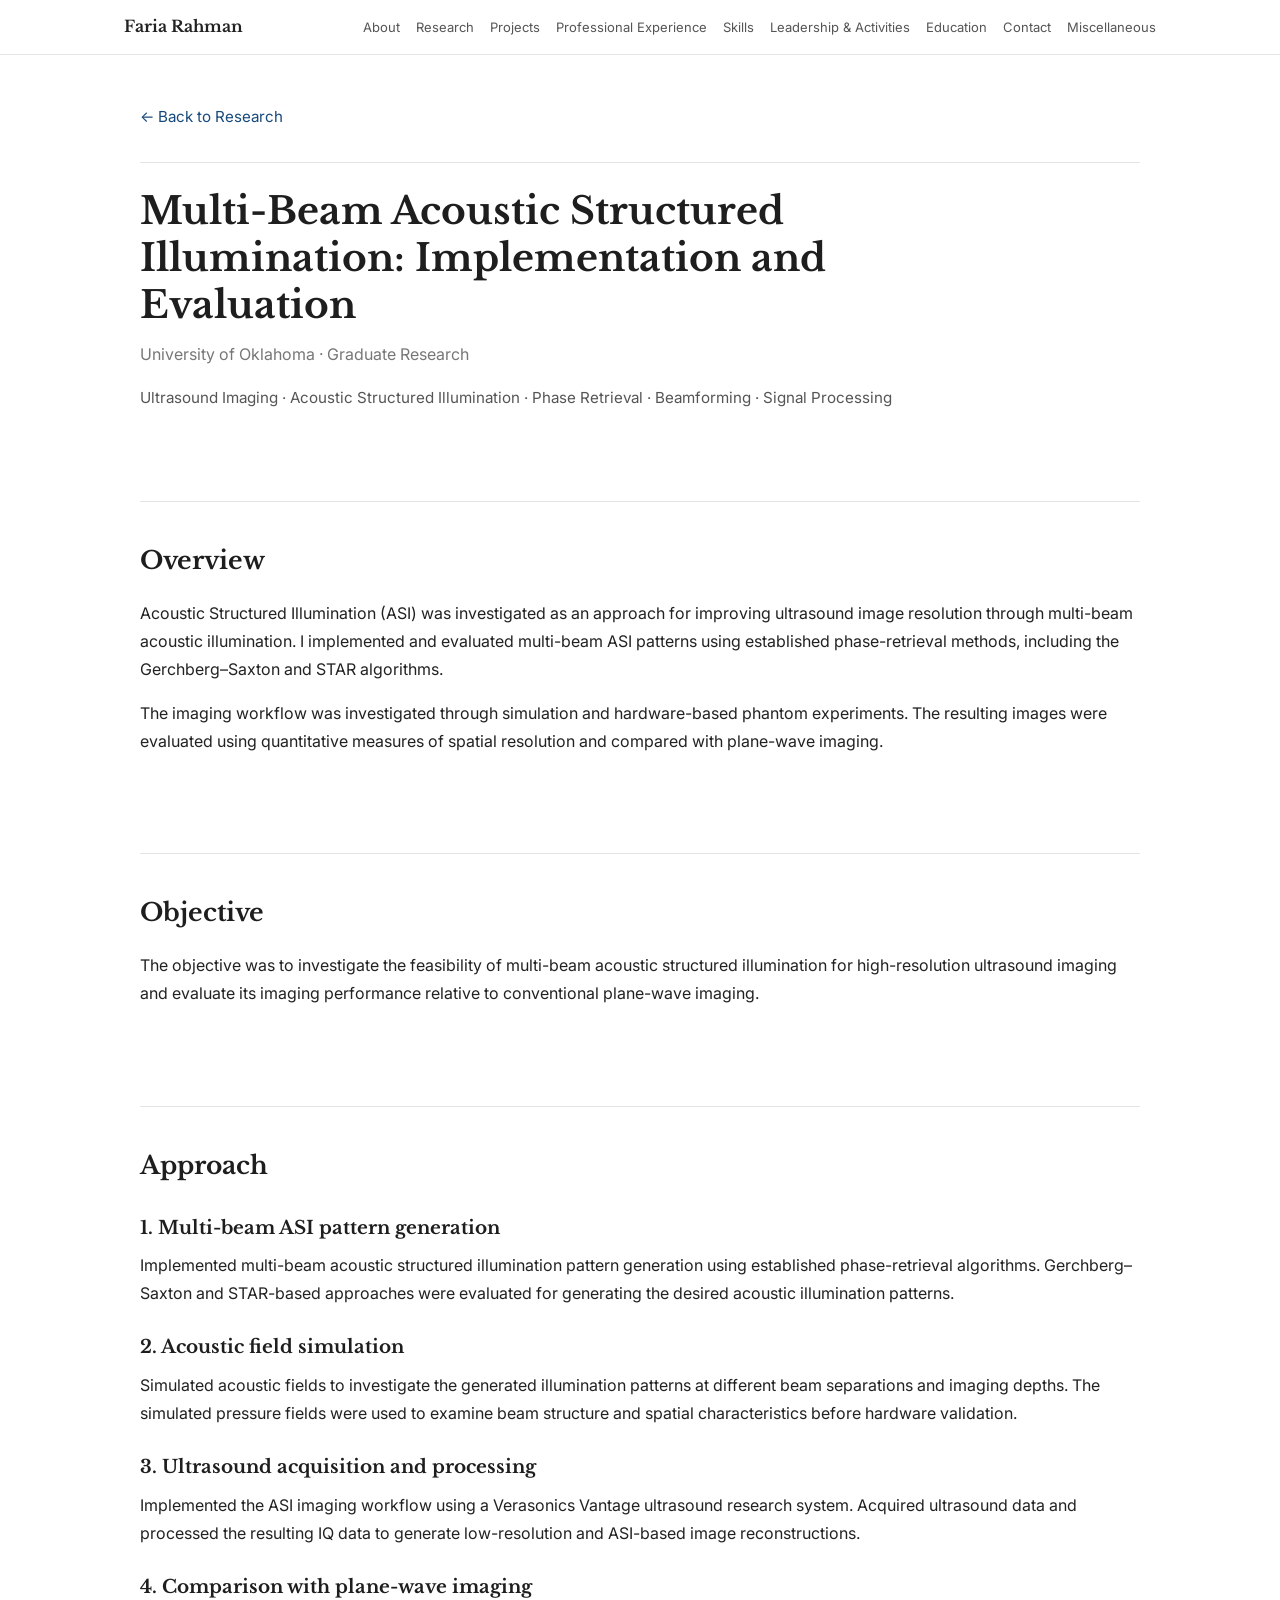
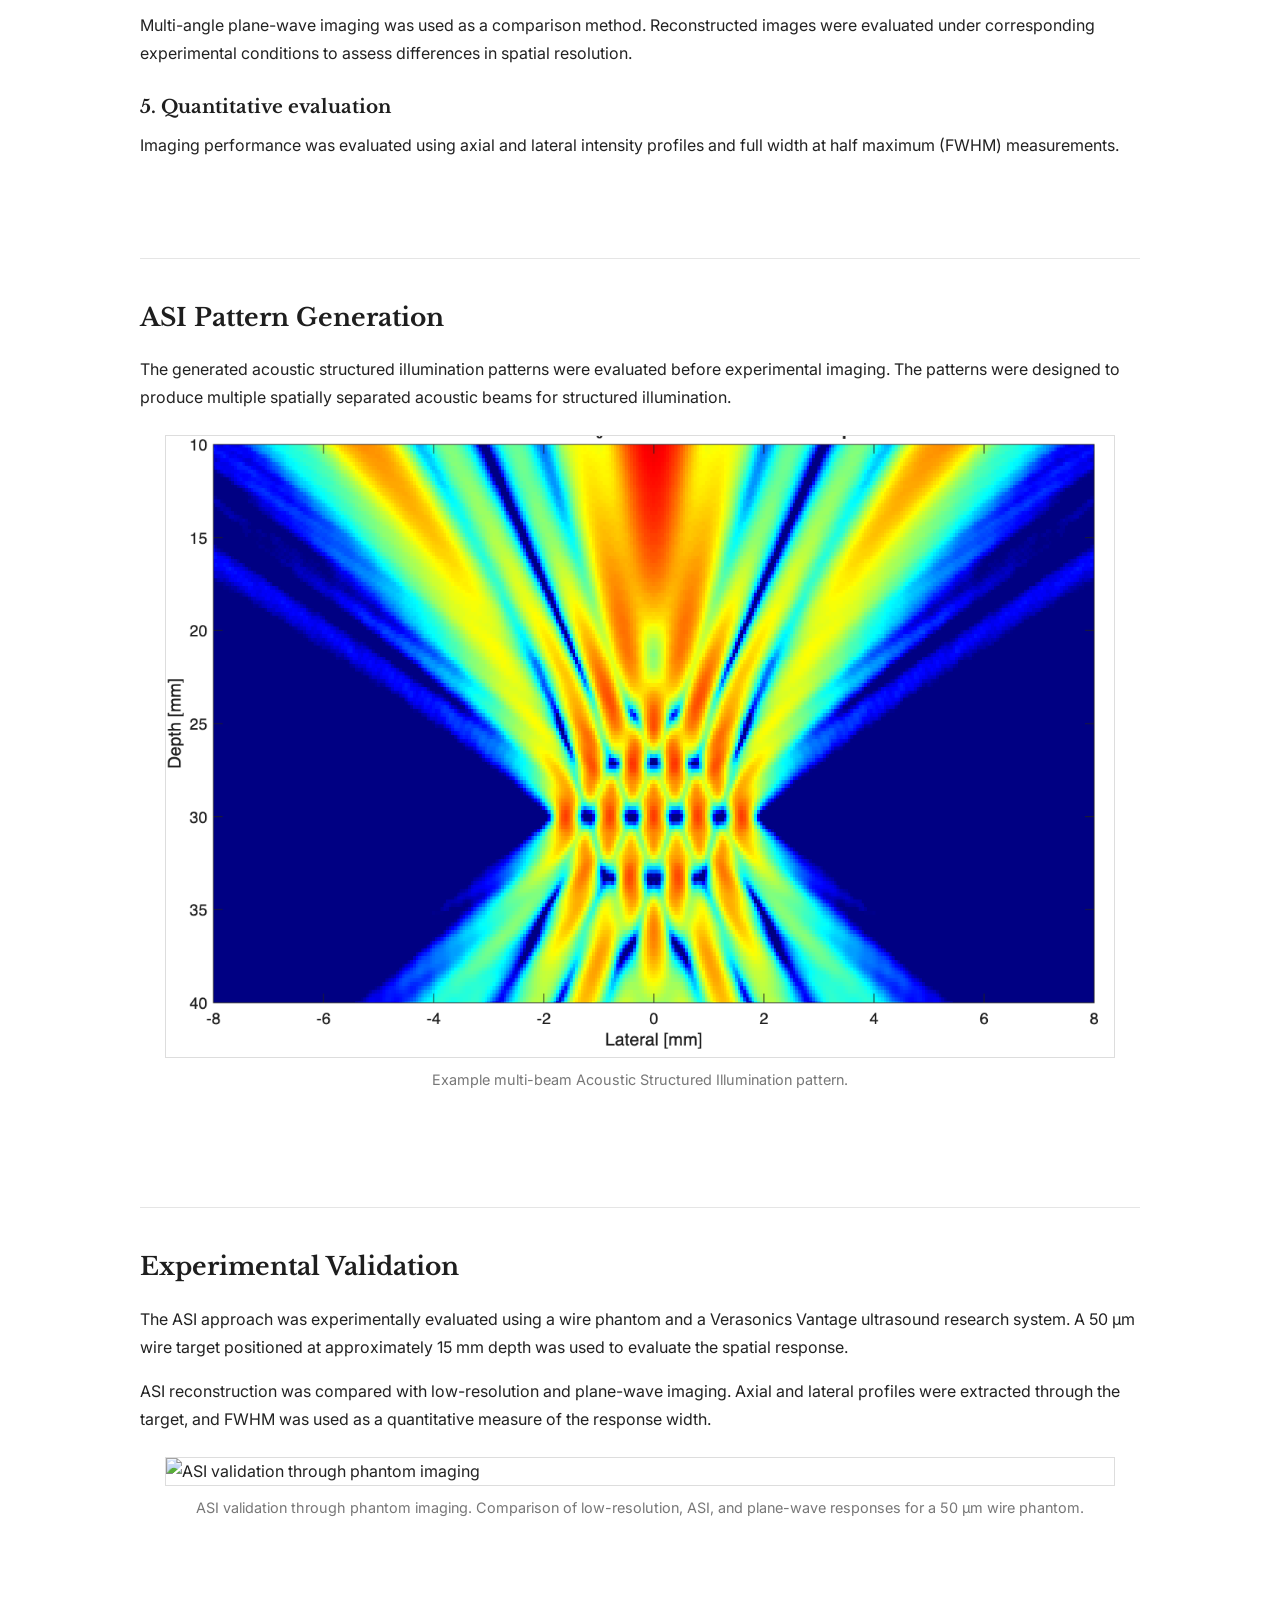
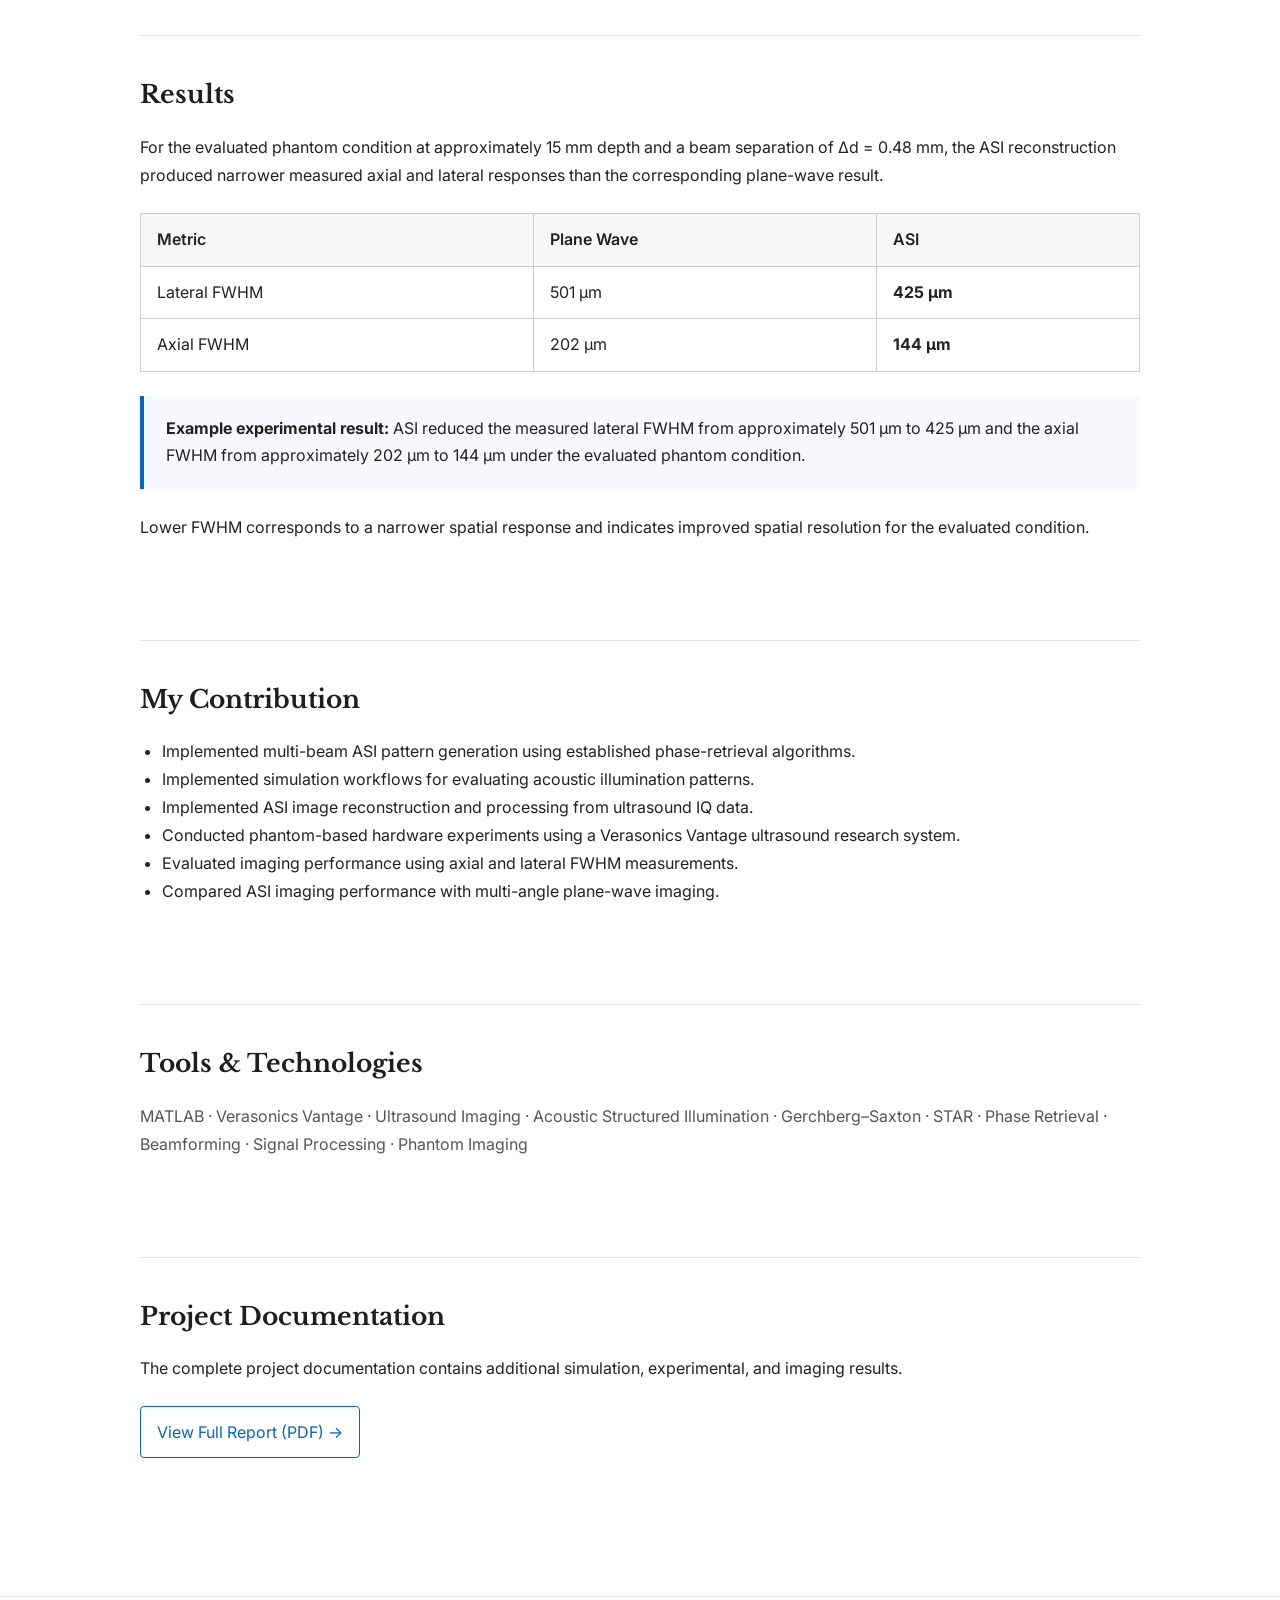
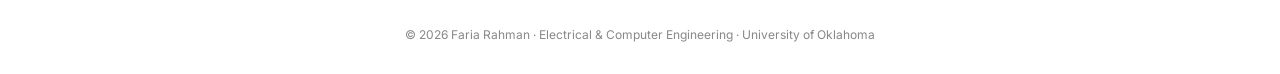
==== research/asi-patterns.html @ 65f61b30 "Add ASI Patterns project report in HTML format This file contains a detailed project report on Multi" ====
<!doctype html>
<html lang="en">
<head>
<meta charset="utf-8">
<meta name="viewport" content="width=device-width,initial-scale=1">

<meta name="description"
      content="Multi-Beam Acoustic Structured Illumination — implementation and evaluation using phase-retrieval algorithms for ultrasound imaging.">

<title>Multi-Beam Acoustic Structured Illumination | Faria Rahman</title>

<link rel="preconnect" href="https://fonts.googleapis.com">
<link rel="preconnect" href="https://fonts.gstatic.com" crossorigin>

<link href="https://fonts.googleapis.com/css2?family=Inter:wght@400;500;600&family=Libre+Baskerville:wght@400;700&display=swap"
      rel="stylesheet">

<link rel="stylesheet" href="../style.css">

<style>
.project-page {
  max-width: 1000px;
  margin: 0 auto;
  padding: 3rem 0 5rem;
}

.back-link {
  display: inline-block;
  margin-bottom: 2rem;
  font-size: 0.95rem;
}

.project-header {
  margin-bottom: 2.5rem;
}

.project-header h1 {
  font-family: "Libre Baskerville", Georgia, serif;
  font-size: 2.35rem;
  line-height: 1.25;
  margin-bottom: 0.8rem;
}

.project-header .meta {
  color: #777;
  font-size: 1rem;
}

.project-header .tags {
  margin-top: 1rem;
  color: #555;
  font-size: 0.95rem;
}

.project-section {
  margin-top: 2.8rem;
}

.project-section h2 {
  font-family: "Libre Baskerville", Georgia, serif;
  font-size: 1.55rem;
  margin-bottom: 1rem;
}

.project-section h3 {
  font-size: 1.15rem;
  margin-top: 1.7rem;
  margin-bottom: 0.5rem;
}

.project-section p {
  line-height: 1.75;
  margin-bottom: 1rem;
}

.project-section ul {
  line-height: 1.75;
  padding-left: 1.4rem;
}

.project-image {
  width: 100%;
  max-width: 950px;
  display: block;
  margin: 1.5rem auto 0.6rem;
  border: 1px solid #ddd;
}

.figure-caption {
  text-align: center;
  color: #777;
  font-size: 0.9rem;
  margin-bottom: 2rem;
}

.result-table {
  width: 100%;
  border-collapse: collapse;
  margin: 1.5rem 0;
}

.result-table th,
.result-table td {
  border: 1px solid #ccc;
  padding: 0.75rem 1rem;
  text-align: left;
}

.result-table th {
  font-weight: 600;
  background: #f7f7f7;
}

.result-highlight {
  margin: 1.5rem 0;
  padding: 1.2rem 1.4rem;
  border-left: 4px solid #0066cc;
  background: #f7f9fc;
}

.tools {
  color: #555;
  line-height: 1.8;
}

.report-button {
  display: inline-block;
  margin-top: 0.5rem;
  padding: 0.7rem 1rem;
  border: 1px solid #0066cc;
  color: #0066cc;
  text-decoration: none;
  border-radius: 4px;
}

.report-button:hover {
  background: #0066cc;
  color: white;
}

@media (max-width: 700px) {
  .project-page {
    padding: 2rem 1rem 4rem;
  }

  .project-header h1 {
    font-size: 1.8rem;
  }
}
</style>
</head>

<body>

<header>
  <div class="nav">
    <a class="brand" href="../index.html">Faria Rahman</a>

    <nav>
      <a href="../index.html#about">About</a>
      <a href="../index.html#research">Research</a>
      <a href="../index.html#projects">Projects</a>
      <a href="../index.html#experience">Professional Experience</a>
      <a href="../index.html#skills">Skills</a>
      <a href="../index.html#leadership">Leadership &amp; Activities</a>
      <a href="../index.html#education">Education</a>
      <a href="../index.html#contact">Contact</a>
      <a href="../index.html#miscellaneous">Miscellaneous</a>
    </nav>
  </div>
</header>


<main class="project-page">

<a class="back-link" href="../index.html#research">← Back to Research</a>


<!-- PROJECT HEADER -->
<section class="project-header">

  <h1>
    Multi-Beam Acoustic Structured Illumination:
    Implementation and Evaluation
  </h1>

  <div class="meta">
    University of Oklahoma · Graduate Research
  </div>

  <div class="tags">
    Ultrasound Imaging · Acoustic Structured Illumination · Phase Retrieval ·
    Beamforming · Signal Processing
  </div>

</section>


<!-- OVERVIEW -->
<section class="project-section">

  <h2>Overview</h2>

  <p>
    Acoustic Structured Illumination (ASI) was investigated as an approach
    for improving ultrasound image resolution through multi-beam acoustic
    illumination. I implemented and evaluated multi-beam ASI patterns using
    established phase-retrieval methods, including the Gerchberg–Saxton and
    STAR algorithms.
  </p>

  <p>
    The imaging workflow was investigated through simulation and
    hardware-based phantom experiments. The resulting images were evaluated
    using quantitative measures of spatial resolution and compared with
    plane-wave imaging.
  </p>

</section>


<!-- OBJECTIVE -->
<section class="project-section">

  <h2>Objective</h2>

  <p>
    The objective was to investigate the feasibility of multi-beam acoustic
    structured illumination for high-resolution ultrasound imaging and
    evaluate its imaging performance relative to conventional plane-wave
    imaging.
  </p>

</section>


<!-- APPROACH -->
<section class="project-section">

  <h2>Approach</h2>

  <h3>1. Multi-beam ASI pattern generation</h3>

  <p>
    Implemented multi-beam acoustic structured illumination pattern
    generation using established phase-retrieval algorithms. Gerchberg–Saxton
    and STAR-based approaches were evaluated for generating the desired
    acoustic illumination patterns.
  </p>


  <h3>2. Acoustic field simulation</h3>

  <p>
    Simulated acoustic fields to investigate the generated illumination
    patterns at different beam separations and imaging depths. The simulated
    pressure fields were used to examine beam structure and spatial
    characteristics before hardware validation.
  </p>


  <h3>3. Ultrasound acquisition and processing</h3>

  <p>
    Implemented the ASI imaging workflow using a Verasonics Vantage
    ultrasound research system. Acquired ultrasound data and processed the
    resulting IQ data to generate low-resolution and ASI-based image
    reconstructions.
  </p>


  <h3>4. Comparison with plane-wave imaging</h3>

  <p>
    Multi-angle plane-wave imaging was used as a comparison method.
    Reconstructed images were evaluated under corresponding experimental
    conditions to assess differences in spatial resolution.
  </p>


  <h3>5. Quantitative evaluation</h3>

  <p>
    Imaging performance was evaluated using axial and lateral intensity
    profiles and full width at half maximum (FWHM) measurements.
  </p>

</section>


<!-- ASI PATTERN IMAGE -->
<section class="project-section">

  <h2>ASI Pattern Generation</h2>

  <p>
    The generated acoustic structured illumination patterns were evaluated
    before experimental imaging. The patterns were designed to produce
    multiple spatially separated acoustic beams for structured illumination.
  </p>

  <img
    src="../TXPD_DeltaD_0.80mm.png"
    alt="Acoustic Structured Illumination pattern"
    class="project-image">

  <div class="figure-caption">
    Example multi-beam Acoustic Structured Illumination pattern.
  </div>

</section>


<!-- EXPERIMENTAL VALIDATION -->
<section class="project-section">

  <h2>Experimental Validation</h2>

  <p>
    The ASI approach was experimentally evaluated using a wire phantom and
    a Verasonics Vantage ultrasound research system. A 50&nbsp;μm wire target
    positioned at approximately 15&nbsp;mm depth was used to evaluate the
    spatial response.
  </p>

  <p>
    ASI reconstruction was compared with low-resolution and plane-wave
    imaging. Axial and lateral profiles were extracted through the target,
    and FWHM was used as a quantitative measure of the response width.
  </p>


  <!--
    Put your phantom-validation screenshot/image in this folder:
    
    research/images/asi-validation.png
    
    Then the image below will display it.
  -->

  <img
    src="images/asi-validation.png"
    alt="ASI validation through phantom imaging"
    class="project-image">

  <div class="figure-caption">
    ASI validation through phantom imaging. Comparison of low-resolution,
    ASI, and plane-wave responses for a 50&nbsp;μm wire phantom.
  </div>

</section>


<!-- RESULTS -->
<section class="project-section">

  <h2>Results</h2>

  <p>
    For the evaluated phantom condition at approximately 15&nbsp;mm depth
    and a beam separation of Δd&nbsp;=&nbsp;0.48&nbsp;mm, the ASI reconstruction
    produced narrower measured axial and lateral responses than the
    corresponding plane-wave result.
  </p>


  <table class="result-table">

    <thead>
      <tr>
        <th>Metric</th>
        <th>Plane Wave</th>
        <th>ASI</th>
      </tr>
    </thead>

    <tbody>

      <tr>
        <td>Lateral FWHM</td>
        <td>501 μm</td>
        <td><strong>425 μm</strong></td>
      </tr>

      <tr>
        <td>Axial FWHM</td>
        <td>202 μm</td>
        <td><strong>144 μm</strong></td>
      </tr>

    </tbody>

  </table>


  <div class="result-highlight">

    <strong>Example experimental result:</strong>
    ASI reduced the measured lateral FWHM from approximately
    501&nbsp;μm to 425&nbsp;μm and the axial FWHM from approximately
    202&nbsp;μm to 144&nbsp;μm under the evaluated phantom condition.

  </div>

  <p>
    Lower FWHM corresponds to a narrower spatial response and indicates
    improved spatial resolution for the evaluated condition.
  </p>

</section>


<!-- MY CONTRIBUTION -->
<section class="project-section">

  <h2>My Contribution</h2>

  <ul>

    <li>
      Implemented multi-beam ASI pattern generation using established
      phase-retrieval algorithms.
    </li>

    <li>
      Implemented simulation workflows for evaluating acoustic illumination
      patterns.
    </li>

    <li>
      Implemented ASI image reconstruction and processing from ultrasound
      IQ data.
    </li>

    <li>
      Conducted phantom-based hardware experiments using a Verasonics
      Vantage ultrasound research system.
    </li>

    <li>
      Evaluated imaging performance using axial and lateral FWHM
      measurements.
    </li>

    <li>
      Compared ASI imaging performance with multi-angle plane-wave imaging.
    </li>

  </ul>

</section>


<!-- TOOLS -->
<section class="project-section">

  <h2>Tools &amp; Technologies</h2>

  <p class="tools">
    MATLAB · Verasonics Vantage · Ultrasound Imaging · Acoustic Structured
    Illumination · Gerchberg–Saxton · STAR · Phase Retrieval · Beamforming ·
    Signal Processing · Phantom Imaging
  </p>

</section>


<!-- FULL REPORT -->
<section class="project-section">

  <h2>Project Documentation</h2>

  <p>
    The complete project documentation contains additional simulation,
    experimental, and imaging results.
  </p>

  <a class="report-button" href="report.pdf">
    View Full Report (PDF) →
  </a>

</section>

</main>


<footer>
  © 2026 Faria Rahman · Electrical &amp; Computer Engineering · University of Oklahoma
</footer>

<script src="../script.js"></script>

</body>
</html>
---- style.css ----
*{box-sizing:border-box}
html{scroll-behavior:smooth}
body{margin:0;background:#fff;color:#222;font-family:Inter,Arial,sans-serif;font-size:16px;line-height:1.72}
a{color:#174a7c;text-decoration:none}
a:hover{text-decoration:underline}
header{position:sticky;top:0;z-index:10;background:rgba(255,255,255,.97);border-bottom:1px solid #e5e5e5}
.nav{max-width:1080px;margin:0 auto;padding:13px 24px;display:flex;align-items:center;gap:28px}
.brand{font-family:"Libre Baskerville",Georgia,serif;color:#222;font-weight:700;white-space:nowrap}
nav{display:flex;gap:16px;flex-wrap:wrap;justify-content:flex-end;flex:1}
nav a{font-size:13px;color:#555}
nav a:hover{color:#174a7c;text-decoration:none}
main{max-width:980px;margin:0 auto;padding:54px 30px}
.hero{display:grid;grid-template-columns:145px 1fr;gap:38px;padding:25px 0 72px}
.portrait{width:125px;height:125px;border:1px solid #d4d4d4;border-radius:50%;display:grid;place-items:center;font-family:"Libre Baskerville",Georgia,serif;font-size:32px;color:#666}
h1,h2,h3{font-family:"Libre Baskerville",Georgia,serif;color:#1e1e1e}
h1{font-size:34px;line-height:1.25;margin:0 0 8px}
h2{font-size:24px;margin:0}
h3{font-size:18px;line-height:1.45;margin:0 0 5px}
.role{color:#666;margin-bottom:12px}
.links{display:flex;gap:9px;align-items:center;margin:9px 0 22px;font-size:14px}
.links span{color:#aaa}
p{margin:10px 0}
.availability{border-left:3px solid #ddd;padding-left:14px;margin-top:22px}
section{padding:52px 0;border-top:1px solid #e5e5e5;scroll-margin-top:80px}
.section-title{display:flex;align-items:baseline;justify-content:space-between;gap:20px;margin-bottom:27px}
.section-title p{color:#777;font-size:14px;margin:0}
.item{padding:0 0 27px;margin-bottom:27px;border-bottom:1px solid #ededed}
.item:last-child{border-bottom:0;margin-bottom:0}
.meta{color:#777;font-size:13px;margin:2px 0 11px}
.project-title{color:#1e1e1e}
.project-title:hover{color:#174a7c}
.project-card{position:relative}
.project-link{font-size:14px;margin-top:14px}
.experience{display:grid;grid-template-columns:160px 1fr;gap:25px;margin-bottom:35px}
.date{font-size:13px;color:#777}
.grid{display:grid;grid-template-columns:1fr 1fr;gap:50px}
.skills-list p{margin:7px 0}
.contact{padding-bottom:35px}
.email{font-family:"Libre Baskerville",Georgia,serif}
footer{border-top:1px solid #e5e5e5;text-align:center;color:#888;font-size:12px;padding:28px 20px;margin-top:20px}

.project-page{max-width:1000px}
.back-link{font-size:14px;display:inline-block;margin-bottom:30px}
.project-header{padding:25px 0 45px}
.project-header h1{max-width:900px}
.project-subtitle{font-size:17px;color:#666;max-width:850px}
.stat-row{display:flex;flex-wrap:wrap;gap:12px;margin:25px 0}
.stat{border-top:2px solid #222;padding:9px 20px 0 0;min-width:150px}
.stat strong{display:block;font-family:"Libre Baskerville",Georgia,serif;font-size:21px}
.stat span{font-size:12px;color:#777}
.project-section{padding:38px 0;border-top:1px solid #e5e5e5}
.project-section h2{margin-bottom:18px}
.figure{margin:28px 0 36px}
.figure img{display:block;max-width:100%;height:auto;border:1px solid #ddd}
.figure figcaption{font-size:13px;color:#666;margin-top:9px;line-height:1.55}
.figure-grid{display:grid;grid-template-columns:1fr 1fr;gap:28px}
.figure-grid .figure{margin:0}
.two-col{display:grid;grid-template-columns:1fr 1fr;gap:50px}
ul{padding-left:23px}
.report-link{display:inline-block;border:1px solid #ccc;padding:8px 13px;font-size:14px}
.report-link:hover{background:#f7f7f7;text-decoration:none}
.small-note{font-size:13px;color:#777}

@media(max-width:850px){
  .nav{align-items:flex-start;flex-direction:column;gap:8px}
  nav{justify-content:flex-start}
  .hero{grid-template-columns:1fr}
  .section-title{display:block}
  .section-title p{margin-top:7px}
}
@media(max-width:650px){
  main{padding:38px 20px}
  h1{font-size:28px}
  .grid,.two-col,.figure-grid{grid-template-columns:1fr}
  .experience{grid-template-columns:1fr;gap:3px}
  .stat-row{display:grid;grid-template-columns:1fr 1fr}
}
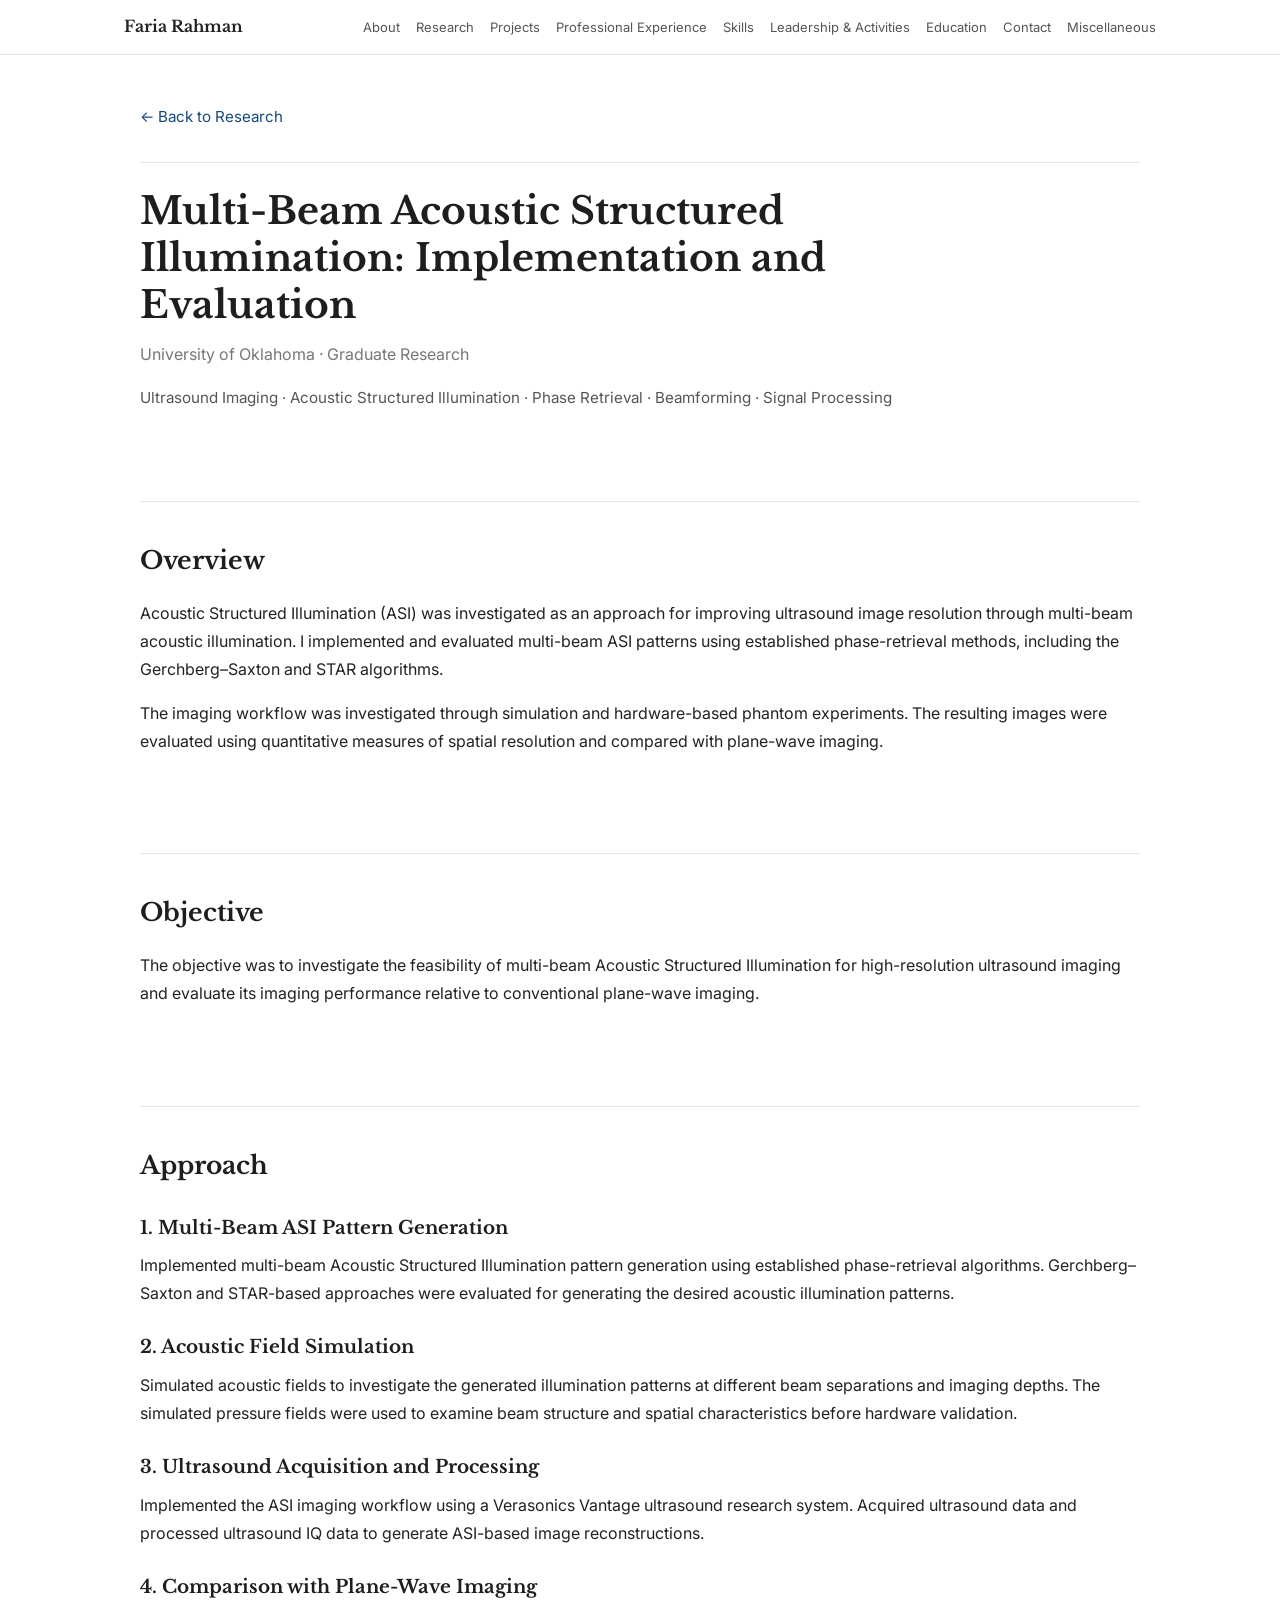
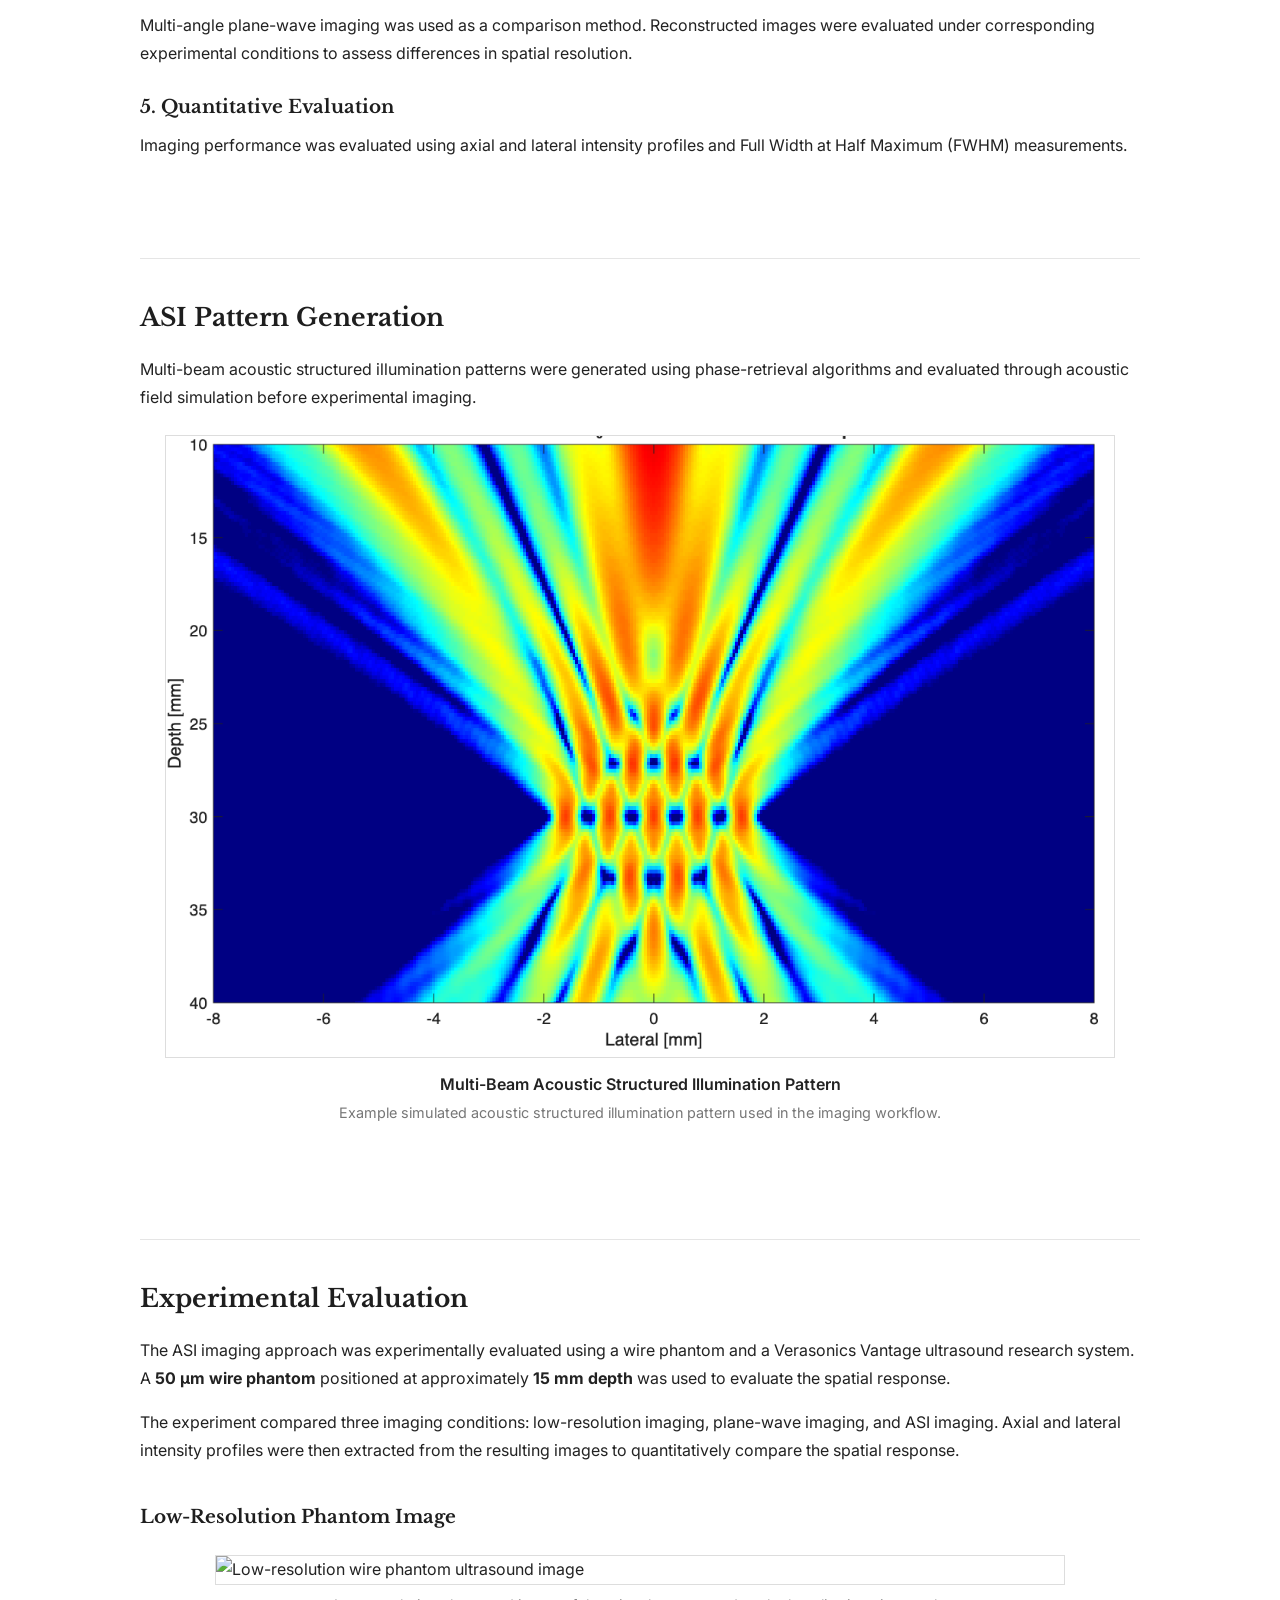
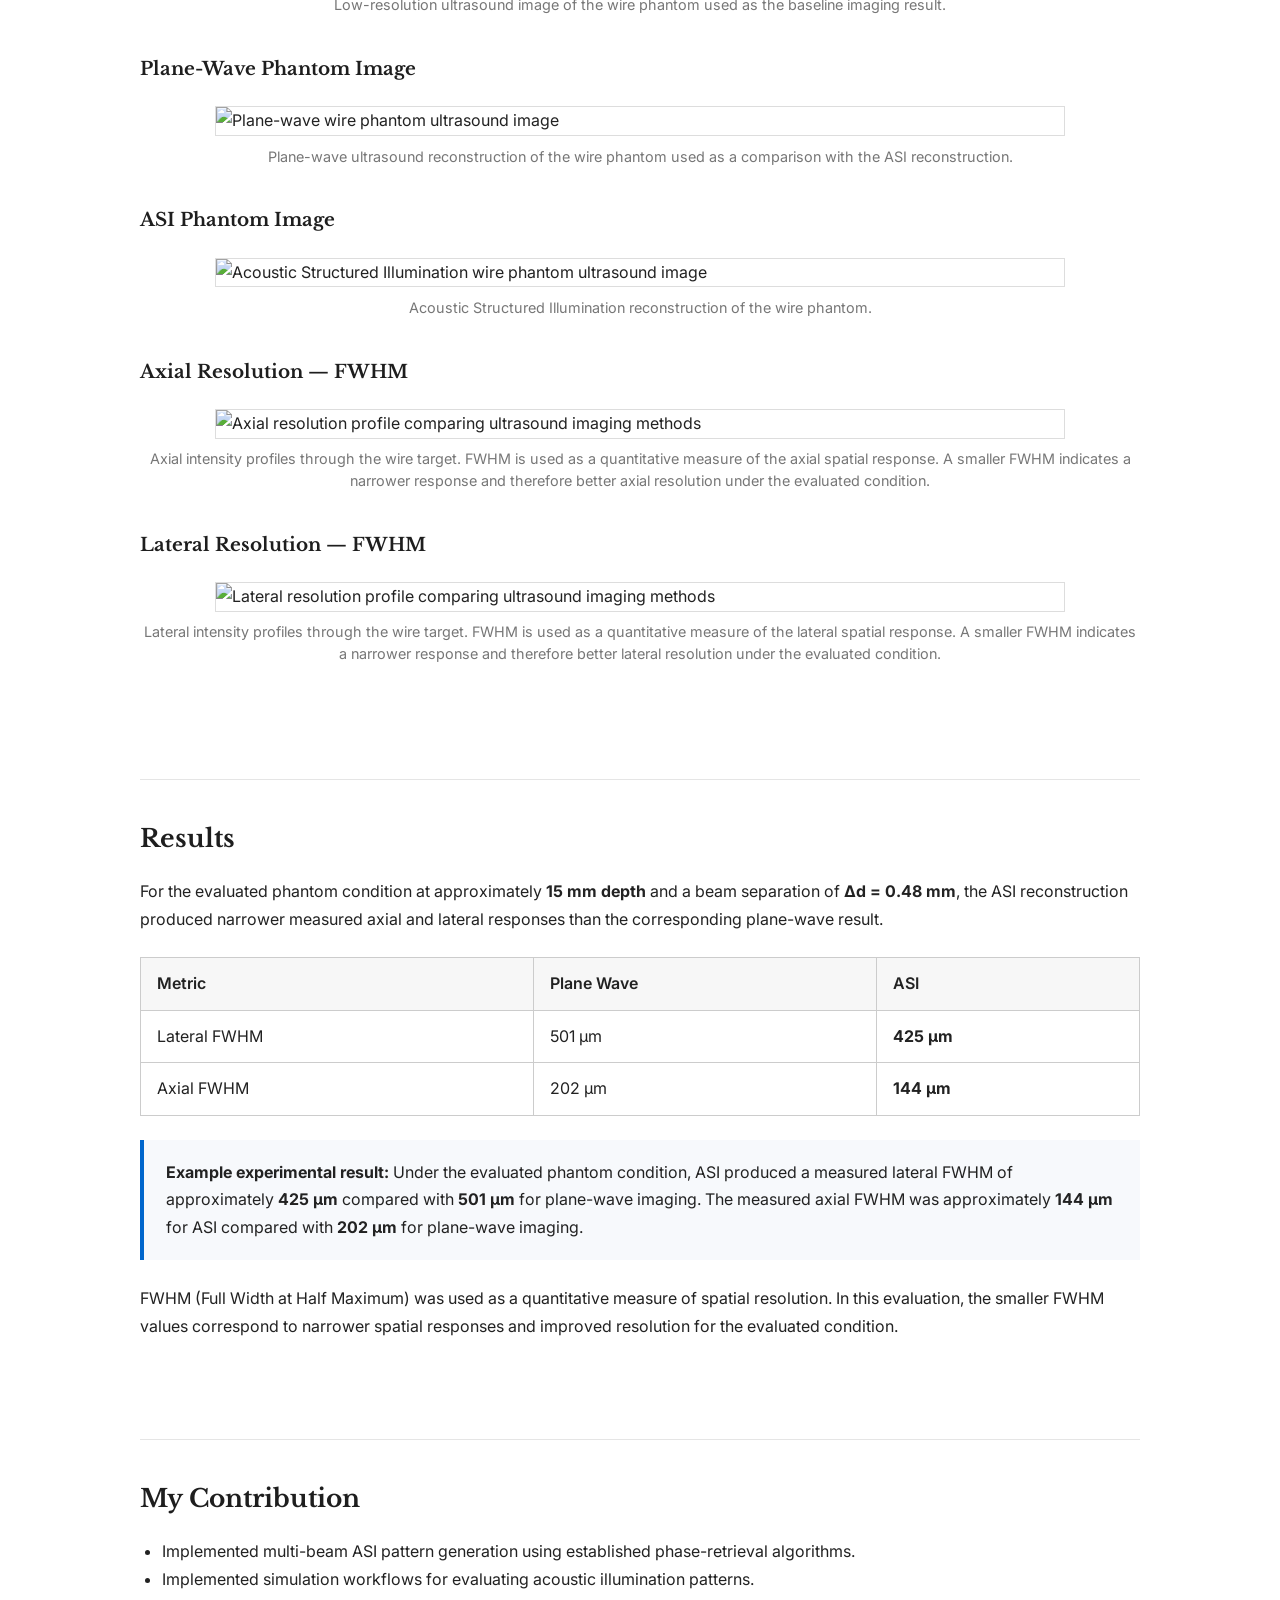
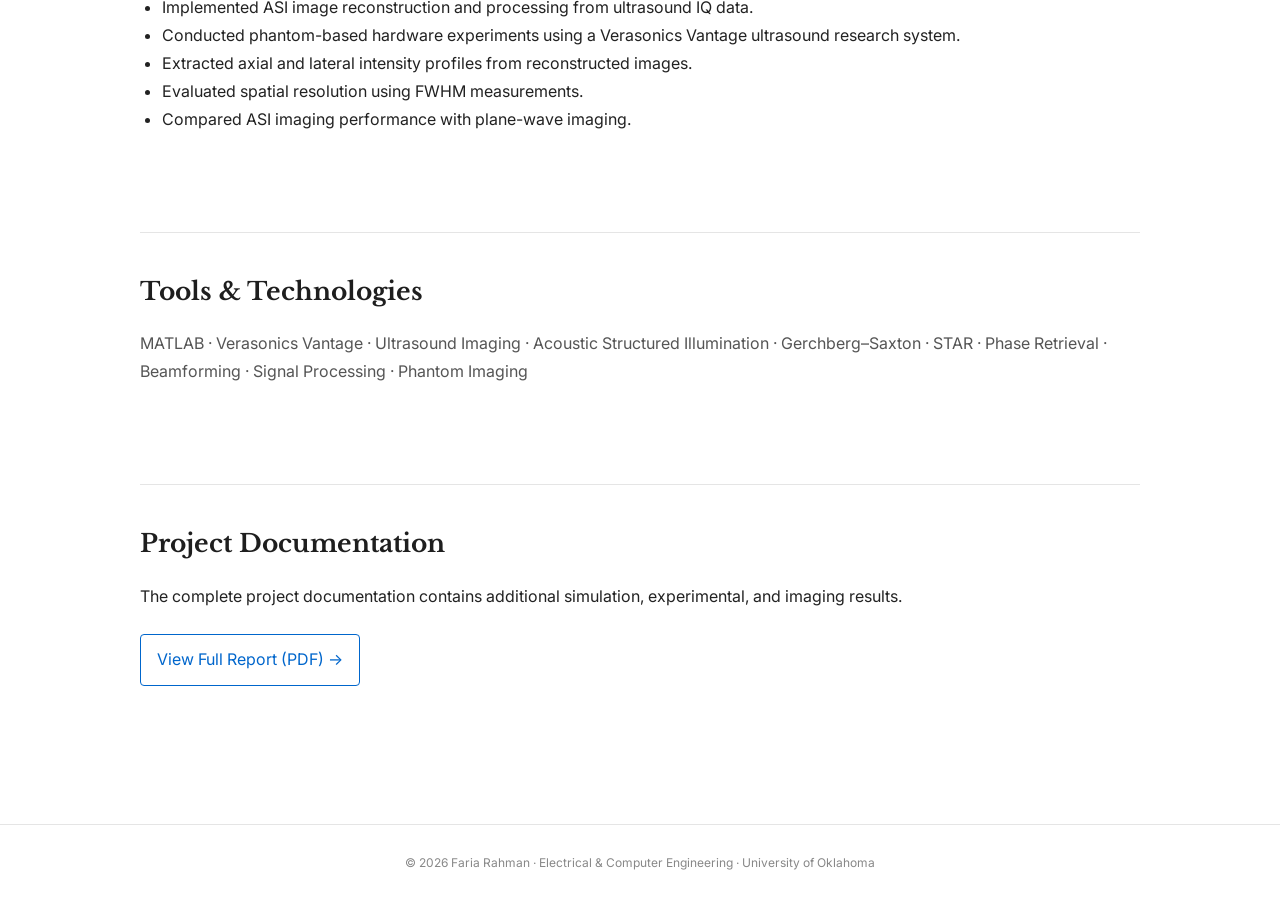
==== commit ef0a8fd4: "Refactor ASI Patterns HTML for consistency and clarity Updated various sections of the ASI Patterns " ====
--- a/research/asi-patterns.html
+++ b/research/asi-patterns.html
@@ -18,6 +18,7 @@
 <link rel="stylesheet" href="../style.css">
 
 <style>
+
 .project-page {
   max-width: 1000px;
   margin: 0 auto;
@@ -77,6 +78,9 @@
   line-height: 1.75;
   padding-left: 1.4rem;
 }
+
+
+/* Individual project images */
 
 .project-image {
   width: 100%;
@@ -86,12 +90,50 @@
   border: 1px solid #ddd;
 }
 
+
+/* Smaller images for individual phantom results */
+
+.evaluation-image {
+  width: 100%;
+  max-width: 850px;
+  display: block;
+  margin: 1.5rem auto 0.6rem;
+  border: 1px solid #ddd;
+}
+
+
+/* Figure captions */
+
+.figure-title {
+  text-align: center;
+  font-weight: 600;
+  font-size: 1rem;
+  margin-top: 0.8rem;
+  margin-bottom: 0.25rem;
+}
+
 .figure-caption {
   text-align: center;
   color: #777;
   font-size: 0.9rem;
+  line-height: 1.5;
   margin-bottom: 2rem;
 }
+
+
+/* Evaluation image layout */
+
+.evaluation-item {
+  margin-top: 2.5rem;
+}
+
+.evaluation-item h3 {
+  text-align: left;
+  margin-bottom: 0.5rem;
+}
+
+
+/* Results table */
 
 .result-table {
   width: 100%;
@@ -111,6 +153,9 @@
   background: #f7f7f7;
 }
 
+
+/* Highlighted result */
+
 .result-highlight {
   margin: 1.5rem 0;
   padding: 1.2rem 1.4rem;
@@ -118,10 +163,16 @@
   background: #f7f9fc;
 }
 
+
+/* Tools */
+
 .tools {
   color: #555;
   line-height: 1.8;
 }
+
+
+/* Report button */
 
 .report-button {
   display: inline-block;
@@ -138,7 +189,11 @@
   color: white;
 }
 
+
+/* Mobile */
+
 @media (max-width: 700px) {
+
   .project-page {
     padding: 2rem 1rem 4rem;
   }
@@ -146,15 +201,27 @@
   .project-header h1 {
     font-size: 1.8rem;
   }
-}
+
+  .result-table {
+    font-size: 0.9rem;
+  }
+
+}
+
 </style>
 </head>
 
+
 <body>
 
+
 <header>
+
   <div class="nav">
-    <a class="brand" href="../index.html">Faria Rahman</a>
+
+    <a class="brand" href="../index.html">
+      Faria Rahman
+    </a>
 
     <nav>
       <a href="../index.html#about">About</a>
@@ -167,16 +234,24 @@
       <a href="../index.html#contact">Contact</a>
       <a href="../index.html#miscellaneous">Miscellaneous</a>
     </nav>
-  </div>
+
+  </div>
+
 </header>
 
 
 <main class="project-page">
 
-<a class="back-link" href="../index.html#research">← Back to Research</a>
-
-
-<!-- PROJECT HEADER -->
+
+<!-- BACK LINK -->
+
+<a class="back-link" href="../index.html#research">
+  ← Back to Research
+</a>
+
+
+<!-- PROJECT TITLE -->
+
 <section class="project-header">
 
   <h1>
@@ -189,14 +264,15 @@
   </div>
 
   <div class="tags">
-    Ultrasound Imaging · Acoustic Structured Illumination · Phase Retrieval ·
-    Beamforming · Signal Processing
+    Ultrasound Imaging · Acoustic Structured Illumination ·
+    Phase Retrieval · Beamforming · Signal Processing
   </div>
 
 </section>
 
 
 <!-- OVERVIEW -->
+
 <section class="project-section">
 
   <h2>Overview</h2>
@@ -220,13 +296,14 @@
 
 
 <!-- OBJECTIVE -->
+
 <section class="project-section">
 
   <h2>Objective</h2>
 
   <p>
-    The objective was to investigate the feasibility of multi-beam acoustic
-    structured illumination for high-resolution ultrasound imaging and
+    The objective was to investigate the feasibility of multi-beam Acoustic
+    Structured Illumination for high-resolution ultrasound imaging and
     evaluate its imaging performance relative to conventional plane-wave
     imaging.
   </p>
@@ -235,21 +312,23 @@
 
 
 <!-- APPROACH -->
+
 <section class="project-section">
 
   <h2>Approach</h2>
 
-  <h3>1. Multi-beam ASI pattern generation</h3>
-
-  <p>
-    Implemented multi-beam acoustic structured illumination pattern
+
+  <h3>1. Multi-Beam ASI Pattern Generation</h3>
+
+  <p>
+    Implemented multi-beam Acoustic Structured Illumination pattern
     generation using established phase-retrieval algorithms. Gerchberg–Saxton
     and STAR-based approaches were evaluated for generating the desired
     acoustic illumination patterns.
   </p>
 
 
-  <h3>2. Acoustic field simulation</h3>
+  <h3>2. Acoustic Field Simulation</h3>
 
   <p>
     Simulated acoustic fields to investigate the generated illumination
@@ -259,17 +338,16 @@
   </p>
 
 
-  <h3>3. Ultrasound acquisition and processing</h3>
+  <h3>3. Ultrasound Acquisition and Processing</h3>
 
   <p>
     Implemented the ASI imaging workflow using a Verasonics Vantage
-    ultrasound research system. Acquired ultrasound data and processed the
-    resulting IQ data to generate low-resolution and ASI-based image
-    reconstructions.
-  </p>
-
-
-  <h3>4. Comparison with plane-wave imaging</h3>
+    ultrasound research system. Acquired ultrasound data and processed
+    ultrasound IQ data to generate ASI-based image reconstructions.
+  </p>
+
+
+  <h3>4. Comparison with Plane-Wave Imaging</h3>
 
   <p>
     Multi-angle plane-wave imaging was used as a comparison method.
@@ -278,100 +356,203 @@
   </p>
 
 
-  <h3>5. Quantitative evaluation</h3>
+  <h3>5. Quantitative Evaluation</h3>
 
   <p>
     Imaging performance was evaluated using axial and lateral intensity
-    profiles and full width at half maximum (FWHM) measurements.
-  </p>
-
-</section>
-
-
-<!-- ASI PATTERN IMAGE -->
+    profiles and Full Width at Half Maximum (FWHM) measurements.
+  </p>
+
+</section>
+
+
+<!-- ASI PATTERN -->
+
 <section class="project-section">
 
   <h2>ASI Pattern Generation</h2>
 
   <p>
-    The generated acoustic structured illumination patterns were evaluated
-    before experimental imaging. The patterns were designed to produce
-    multiple spatially separated acoustic beams for structured illumination.
-  </p>
+    Multi-beam acoustic structured illumination patterns were generated
+    using phase-retrieval algorithms and evaluated through acoustic field
+    simulation before experimental imaging.
+  </p>
+
 
   <img
     src="../TXPD_DeltaD_0.80mm.png"
-    alt="Acoustic Structured Illumination pattern"
+    alt="Multi-beam Acoustic Structured Illumination pattern"
     class="project-image">
 
+
+  <div class="figure-title">
+    Multi-Beam Acoustic Structured Illumination Pattern
+  </div>
+
   <div class="figure-caption">
-    Example multi-beam Acoustic Structured Illumination pattern.
-  </div>
-
-</section>
-
-
-<!-- EXPERIMENTAL VALIDATION -->
-<section class="project-section">
-
-  <h2>Experimental Validation</h2>
-
-  <p>
-    The ASI approach was experimentally evaluated using a wire phantom and
-    a Verasonics Vantage ultrasound research system. A 50&nbsp;μm wire target
-    positioned at approximately 15&nbsp;mm depth was used to evaluate the
-    spatial response.
-  </p>
-
-  <p>
-    ASI reconstruction was compared with low-resolution and plane-wave
-    imaging. Axial and lateral profiles were extracted through the target,
-    and FWHM was used as a quantitative measure of the response width.
-  </p>
-
-
-  <!--
-    Put your phantom-validation screenshot/image in this folder:
-    
-    research/images/asi-validation.png
-    
-    Then the image below will display it.
-  -->
-
-  <img
-    src="images/asi-validation.png"
-    alt="ASI validation through phantom imaging"
-    class="project-image">
-
-  <div class="figure-caption">
-    ASI validation through phantom imaging. Comparison of low-resolution,
-    ASI, and plane-wave responses for a 50&nbsp;μm wire phantom.
+    Example simulated acoustic structured illumination pattern used in the
+    imaging workflow.
+  </div>
+
+</section>
+
+
+<!-- EXPERIMENTAL EVALUATION -->
+
+<section class="project-section">
+
+  <h2>Experimental Evaluation</h2>
+
+  <p>
+    The ASI imaging approach was experimentally evaluated using a wire
+    phantom and a Verasonics Vantage ultrasound research system. A
+    <strong>50&nbsp;μm wire phantom</strong> positioned at approximately
+    <strong>15&nbsp;mm depth</strong> was used to evaluate the spatial response.
+  </p>
+
+  <p>
+    The experiment compared three imaging conditions: low-resolution
+    imaging, plane-wave imaging, and ASI imaging. Axial and lateral
+    intensity profiles were then extracted from the resulting images to
+    quantitatively compare the spatial response.
+  </p>
+
+
+  <!-- LOW-RESOLUTION PHANTOM IMAGE -->
+
+  <div class="evaluation-item">
+
+    <h3>
+      Low-Resolution Phantom Image
+    </h3>
+
+    <img
+      src="../Low_resolution_wire_phantom_image.png"
+      alt="Low-resolution wire phantom ultrasound image"
+      class="evaluation-image">
+
+    <div class="figure-caption">
+      Low-resolution ultrasound image of the wire phantom used as the
+      baseline imaging result.
+    </div>
+
+  </div>
+
+
+  <!-- PLANE WAVE PHANTOM IMAGE -->
+
+  <div class="evaluation-item">
+
+    <h3>
+      Plane-Wave Phantom Image
+    </h3>
+
+    <img
+      src="../Plane_wave_wirephantom_image.png"
+      alt="Plane-wave wire phantom ultrasound image"
+      class="evaluation-image">
+
+    <div class="figure-caption">
+      Plane-wave ultrasound reconstruction of the wire phantom used as a
+      comparison with the ASI reconstruction.
+    </div>
+
+  </div>
+
+
+  <!-- ASI PHANTOM IMAGE -->
+
+  <div class="evaluation-item">
+
+    <h3>
+      ASI Phantom Image
+    </h3>
+
+    <img
+      src="../ASI_Wire_phantom_image.png"
+      alt="Acoustic Structured Illumination wire phantom ultrasound image"
+      class="evaluation-image">
+
+    <div class="figure-caption">
+      Acoustic Structured Illumination reconstruction of the wire phantom.
+    </div>
+
+  </div>
+
+
+  <!-- AXIAL PROFILE -->
+
+  <div class="evaluation-item">
+
+    <h3>
+      Axial Resolution — FWHM
+    </h3>
+
+    <img
+      src="../Axial_resolution.png"
+      alt="Axial resolution profile comparing ultrasound imaging methods"
+      class="evaluation-image">
+
+    <div class="figure-caption">
+      Axial intensity profiles through the wire target. FWHM is used as a
+      quantitative measure of the axial spatial response. A smaller FWHM
+      indicates a narrower response and therefore better axial resolution
+      under the evaluated condition.
+    </div>
+
+  </div>
+
+
+  <!-- LATERAL PROFILE -->
+
+  <div class="evaluation-item">
+
+    <h3>
+      Lateral Resolution — FWHM
+    </h3>
+
+    <img
+      src="../Lateral_resolution.png"
+      alt="Lateral resolution profile comparing ultrasound imaging methods"
+      class="evaluation-image">
+
+    <div class="figure-caption">
+      Lateral intensity profiles through the wire target. FWHM is used as a
+      quantitative measure of the lateral spatial response. A smaller FWHM
+      indicates a narrower response and therefore better lateral resolution
+      under the evaluated condition.
+    </div>
+
   </div>
 
 </section>
 
 
 <!-- RESULTS -->
+
 <section class="project-section">
 
   <h2>Results</h2>
 
   <p>
-    For the evaluated phantom condition at approximately 15&nbsp;mm depth
-    and a beam separation of Δd&nbsp;=&nbsp;0.48&nbsp;mm, the ASI reconstruction
-    produced narrower measured axial and lateral responses than the
-    corresponding plane-wave result.
+    For the evaluated phantom condition at approximately
+    <strong>15&nbsp;mm depth</strong> and a beam separation of
+    <strong>Δd = 0.48&nbsp;mm</strong>, the ASI reconstruction produced
+    narrower measured axial and lateral responses than the corresponding
+    plane-wave result.
   </p>
 
 
   <table class="result-table">
 
     <thead>
+
       <tr>
         <th>Metric</th>
         <th>Plane Wave</th>
         <th>ASI</th>
       </tr>
+
     </thead>
 
     <tbody>
@@ -396,21 +577,27 @@
   <div class="result-highlight">
 
     <strong>Example experimental result:</strong>
-    ASI reduced the measured lateral FWHM from approximately
-    501&nbsp;μm to 425&nbsp;μm and the axial FWHM from approximately
-    202&nbsp;μm to 144&nbsp;μm under the evaluated phantom condition.
-
-  </div>
-
-  <p>
-    Lower FWHM corresponds to a narrower spatial response and indicates
-    improved spatial resolution for the evaluated condition.
+    Under the evaluated phantom condition, ASI produced a measured lateral
+    FWHM of approximately <strong>425&nbsp;μm</strong> compared with
+    <strong>501&nbsp;μm</strong> for plane-wave imaging. The measured axial
+    FWHM was approximately <strong>144&nbsp;μm</strong> for ASI compared
+    with <strong>202&nbsp;μm</strong> for plane-wave imaging.
+
+  </div>
+
+
+  <p>
+    FWHM (Full Width at Half Maximum) was used as a quantitative measure of
+    spatial resolution. In this evaluation, the smaller FWHM values
+    correspond to narrower spatial responses and improved resolution for
+    the evaluated condition.
   </p>
 
 </section>
 
 
 <!-- MY CONTRIBUTION -->
+
 <section class="project-section">
 
   <h2>My Contribution</h2>
@@ -438,20 +625,25 @@
     </li>
 
     <li>
-      Evaluated imaging performance using axial and lateral FWHM
-      measurements.
+      Extracted axial and lateral intensity profiles from reconstructed
+      images.
     </li>
 
     <li>
-      Compared ASI imaging performance with multi-angle plane-wave imaging.
+      Evaluated spatial resolution using FWHM measurements.
     </li>
 
+    <li>
+      Compared ASI imaging performance with plane-wave imaging.
+    </li>
+
   </ul>
 
 </section>
 
 
 <!-- TOOLS -->
+
 <section class="project-section">
 
   <h2>Tools &amp; Technologies</h2>
@@ -465,7 +657,8 @@
 </section>
 
 
-<!-- FULL REPORT -->
+<!-- PROJECT DOCUMENTATION -->
+
 <section class="project-section">
 
   <h2>Project Documentation</h2>
@@ -481,6 +674,7 @@
 
 </section>
 
+
 </main>
 
 
@@ -488,6 +682,7 @@
   © 2026 Faria Rahman · Electrical &amp; Computer Engineering · University of Oklahoma
 </footer>
 
+
 <script src="../script.js"></script>
 
 </body>
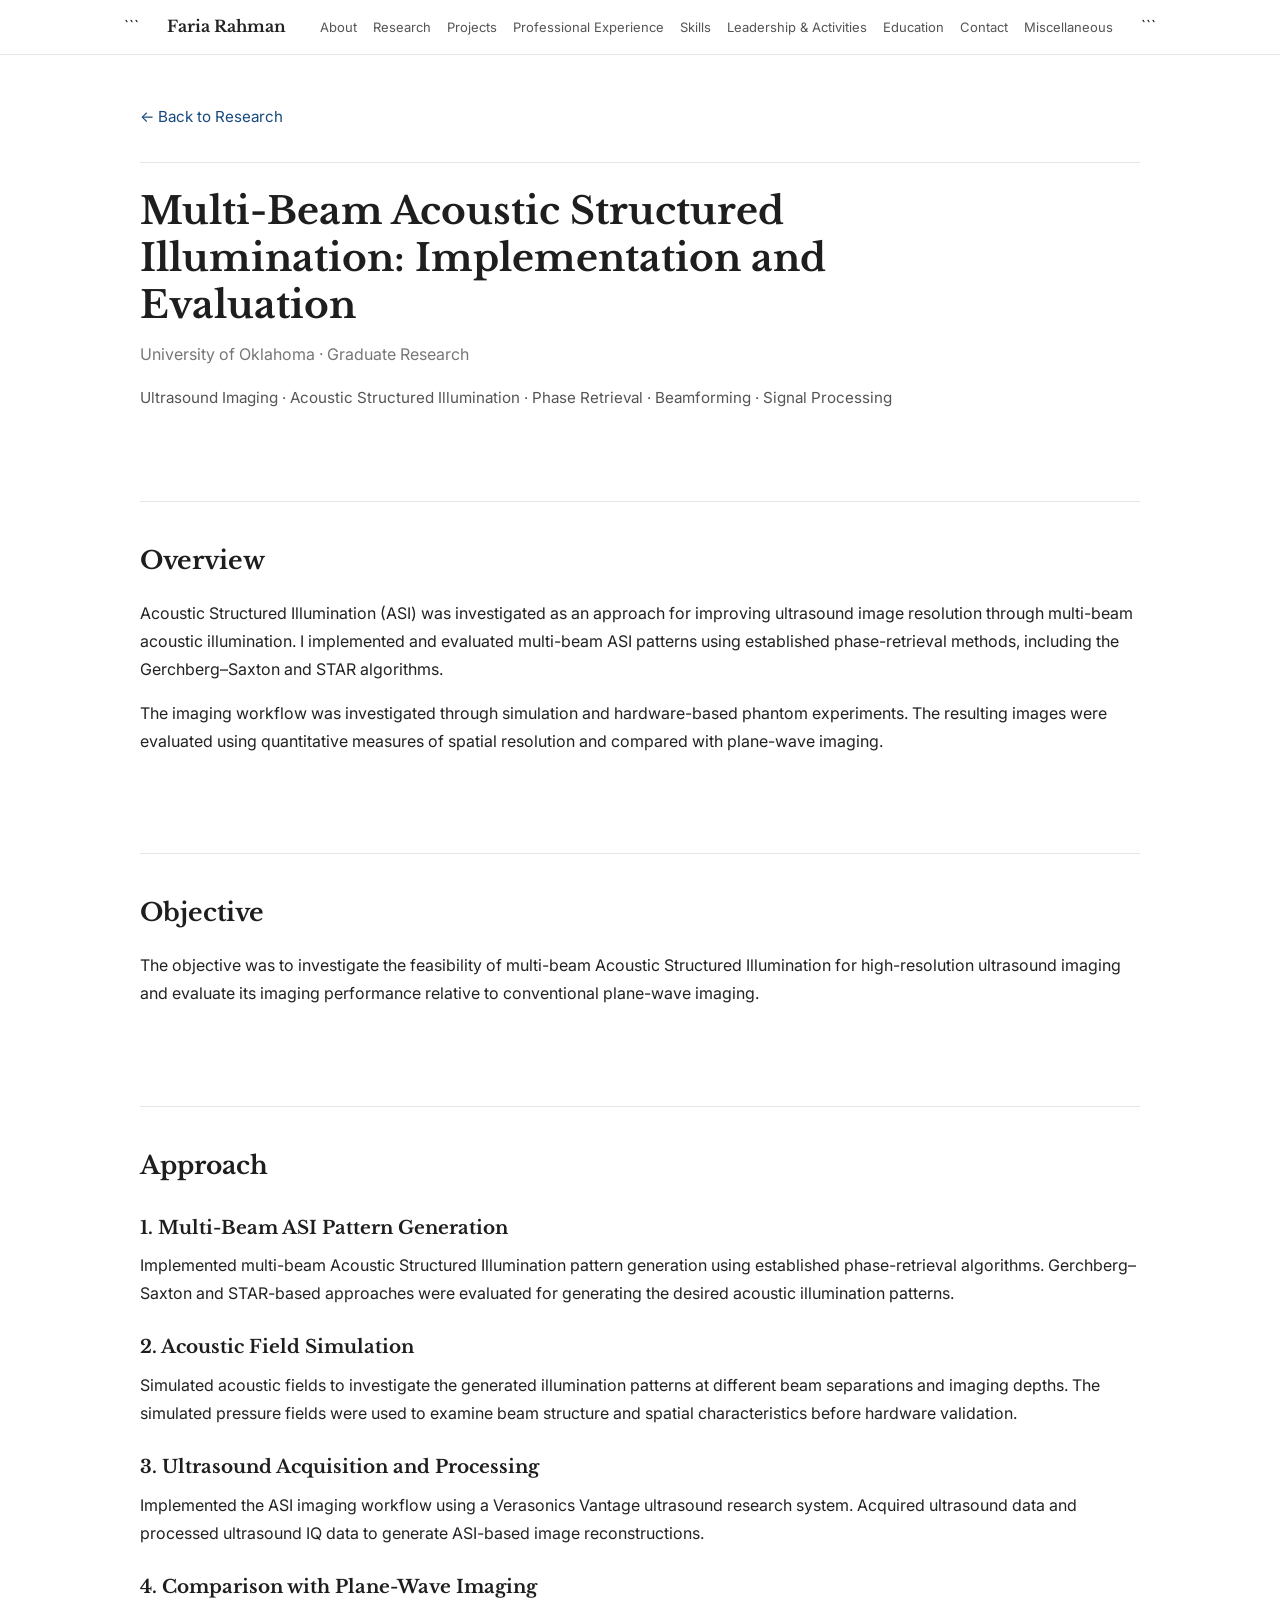
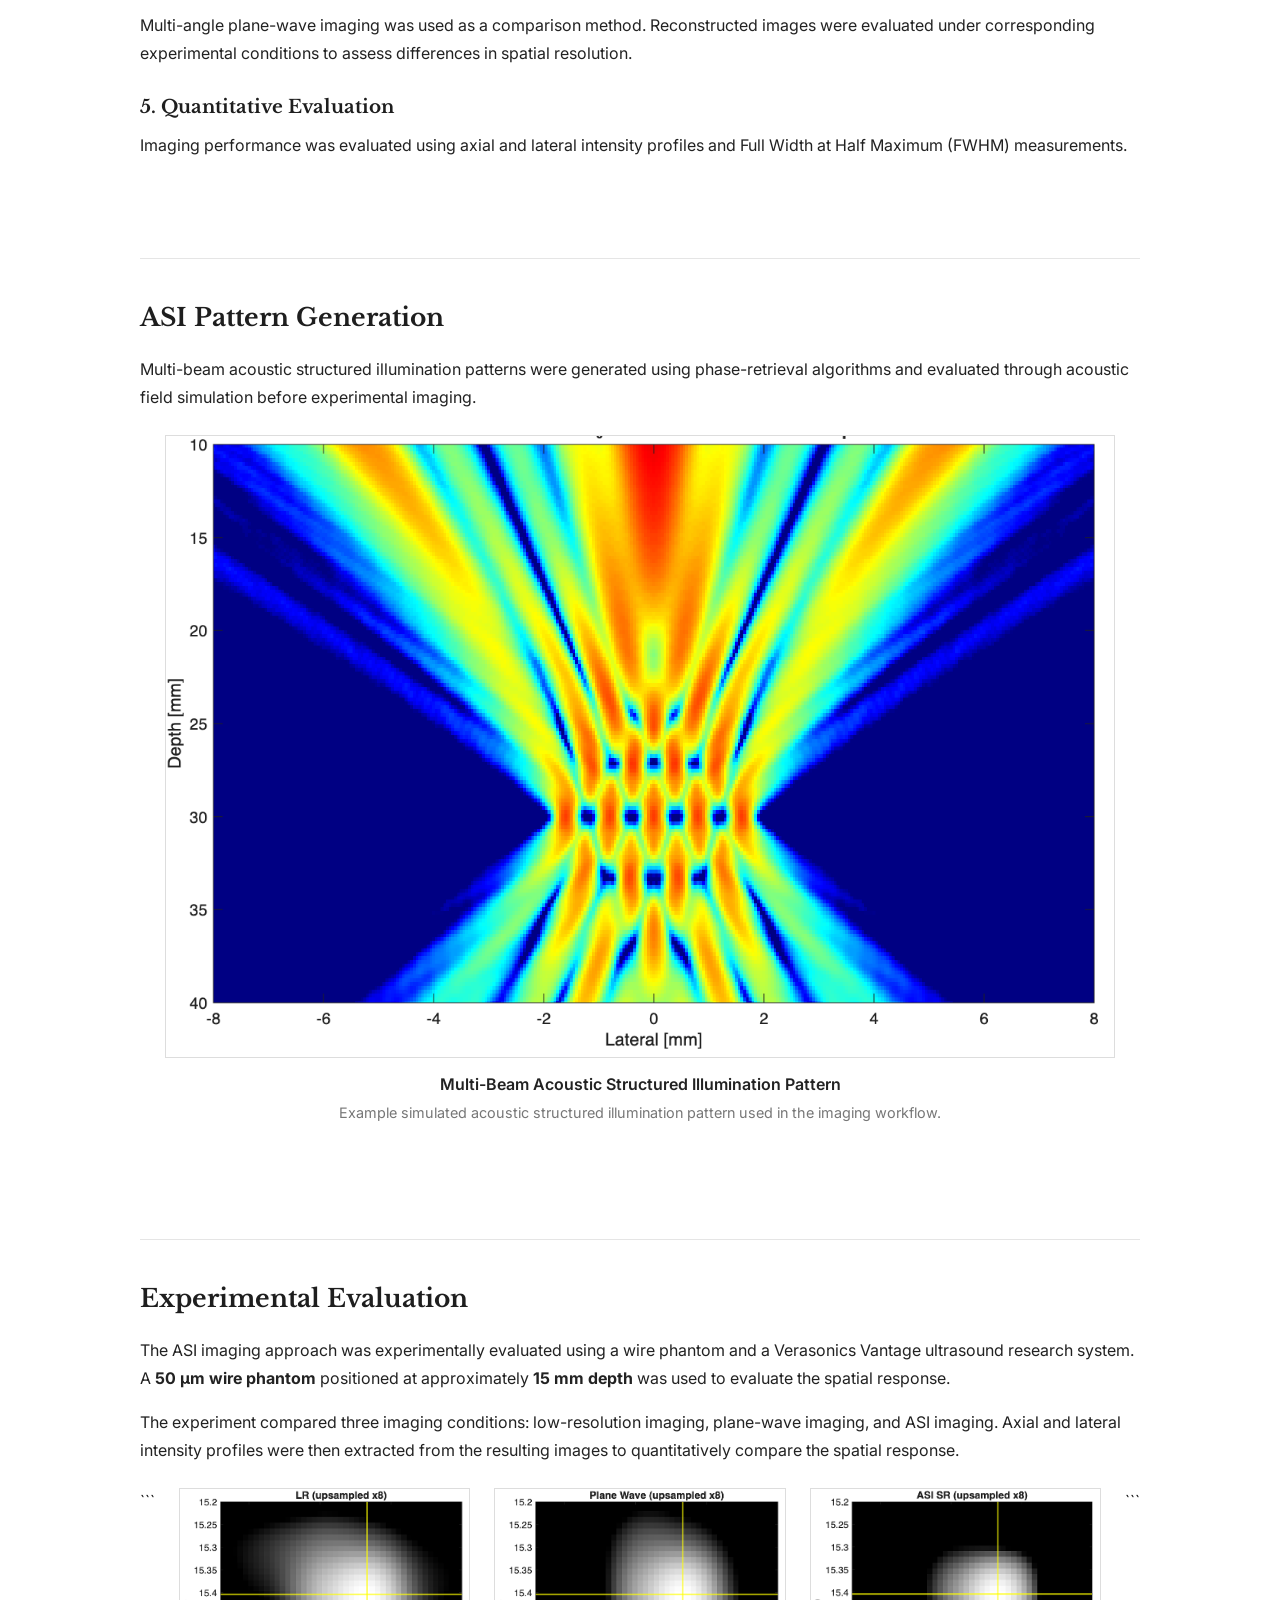
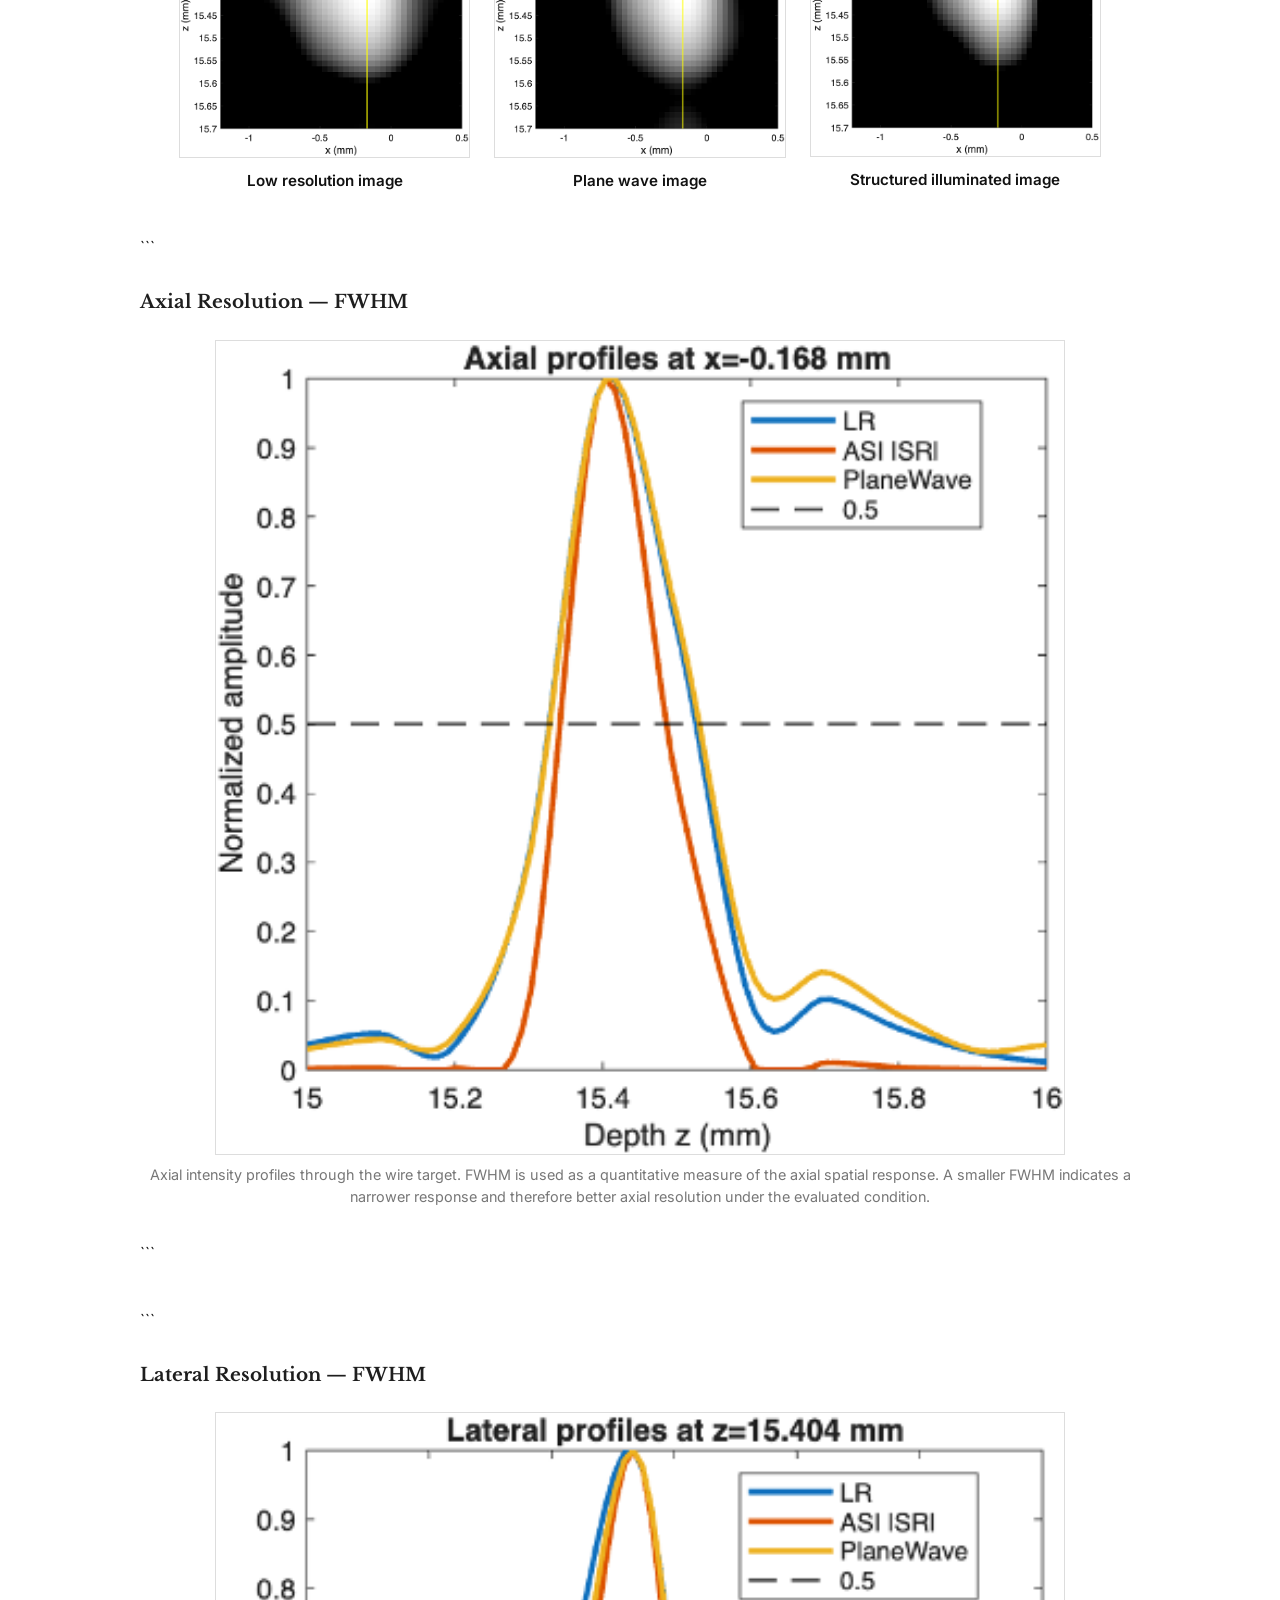
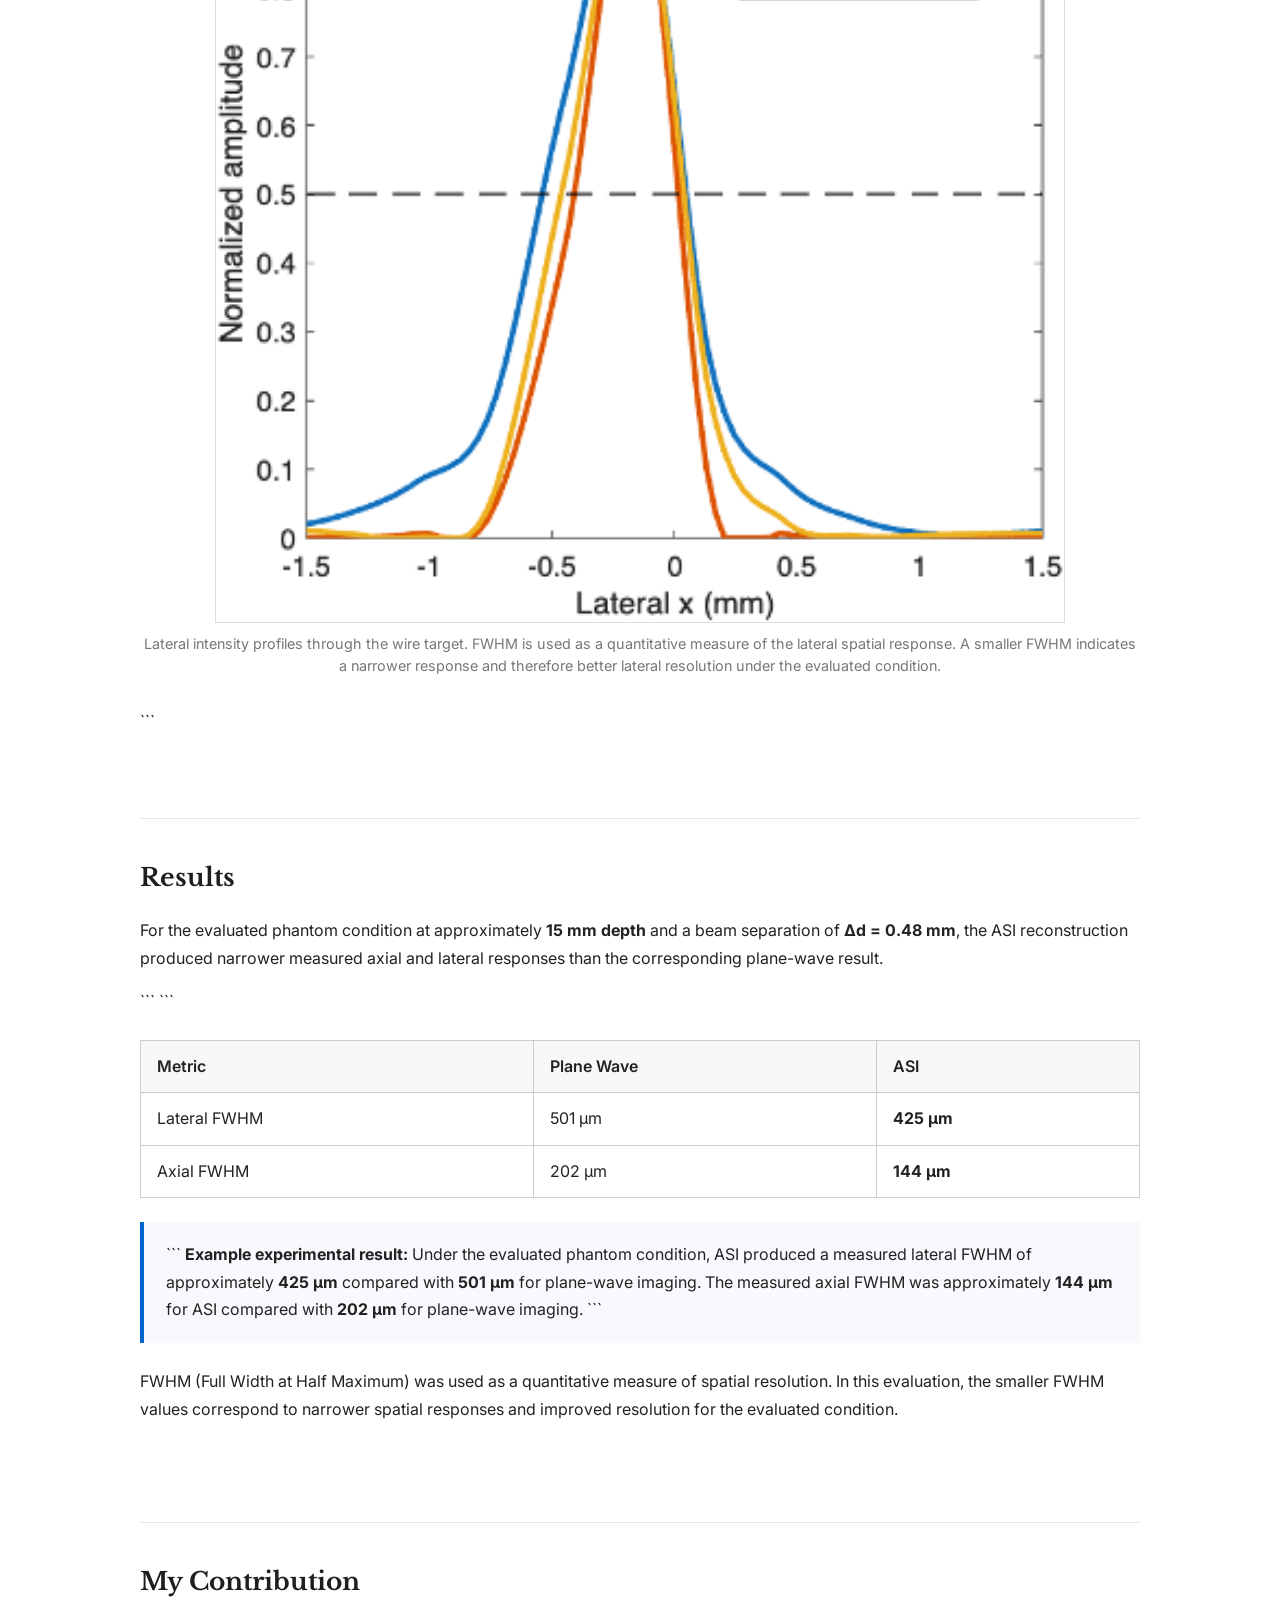
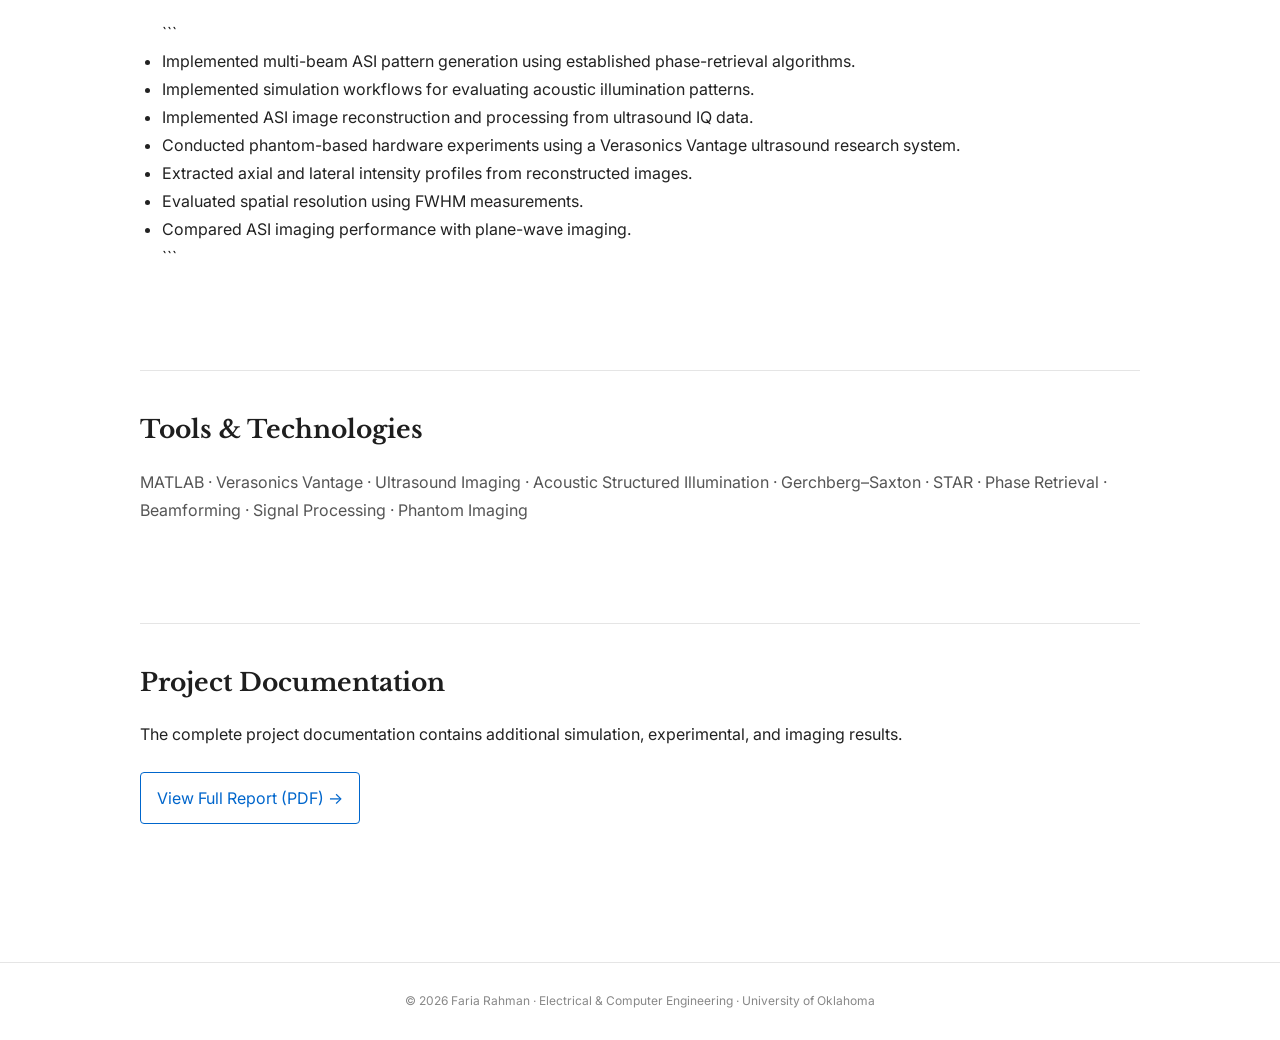
==== commit 5ed6bb9a: "changing the images to put them side by side" ====
--- a/research/asi-patterns.html
+++ b/research/asi-patterns.html
@@ -1,11 +1,12 @@
 <!doctype html>
+
 <html lang="en">
 <head>
 <meta charset="utf-8">
 <meta name="viewport" content="width=device-width,initial-scale=1">
 
 <meta name="description"
-      content="Multi-Beam Acoustic Structured Illumination — implementation and evaluation using phase-retrieval algorithms for ultrasound imaging.">
+   content="Multi-Beam Acoustic Structured Illumination — implementation and evaluation using phase-retrieval algorithms for ultrasound imaging.">
 
 <title>Multi-Beam Acoustic Structured Illumination | Faria Rahman</title>
 
@@ -18,6 +19,10 @@
 <link rel="stylesheet" href="../style.css">
 
 <style>
+
+/* =========================================================
+   PROJECT PAGE
+   ========================================================= */
 
 .project-page {
   max-width: 1000px;
@@ -80,7 +85,9 @@
 }
 
 
-/* Individual project images */
+/* =========================================================
+   INDIVIDUAL PROJECT IMAGES
+   ========================================================= */
 
 .project-image {
   width: 100%;
@@ -91,7 +98,7 @@
 }
 
 
-/* Smaller images for individual phantom results */
+/* Smaller images for individual results */
 
 .evaluation-image {
   width: 100%;
@@ -102,7 +109,9 @@
 }
 
 
-/* Figure captions */
+/* =========================================================
+   FIGURE CAPTIONS
+   ========================================================= */
 
 .figure-title {
   text-align: center;
@@ -121,7 +130,9 @@
 }
 
 
-/* Evaluation image layout */
+/* =========================================================
+   EVALUATION IMAGE LAYOUT
+   ========================================================= */
 
 .evaluation-item {
   margin-top: 2.5rem;
@@ -133,7 +144,43 @@
 }
 
 
-/* Results table */
+/* =========================================================
+   THREE-IMAGE COMPARISON
+   ========================================================= */
+
+.image-comparison-grid {
+  display: flex;
+  gap: 1.5rem;
+  align-items: flex-start;
+  justify-content: space-between;
+  margin-top: 1.5rem;
+}
+
+.image-comparison-item {
+  flex: 1;
+  min-width: 0;
+  text-align: center;
+}
+
+.image-comparison-item img {
+  width: 100%;
+  height: auto;
+  display: block;
+  border: 1px solid #ddd;
+}
+
+.image-comparison-item .figure-title {
+  font-weight: 600;
+  font-size: 0.95rem;
+  margin-top: 0.6rem;
+  margin-bottom: 0;
+  color: #111;
+}
+
+
+/* =========================================================
+   RESULTS TABLE
+   ========================================================= */
 
 .result-table {
   width: 100%;
@@ -154,7 +201,9 @@
 }
 
 
-/* Highlighted result */
+/* =========================================================
+   HIGHLIGHTED RESULT
+   ========================================================= */
 
 .result-highlight {
   margin: 1.5rem 0;
@@ -164,7 +213,9 @@
 }
 
 
-/* Tools */
+/* =========================================================
+   TOOLS
+   ========================================================= */
 
 .tools {
   color: #555;
@@ -172,7 +223,9 @@
 }
 
 
-/* Report button */
+/* =========================================================
+   REPORT BUTTON
+   ========================================================= */
 
 .report-button {
   display: inline-block;
@@ -190,7 +243,9 @@
 }
 
 
-/* Mobile */
+/* =========================================================
+   MOBILE
+   ========================================================= */
 
 @media (max-width: 700px) {
 
@@ -206,51 +261,63 @@
     font-size: 0.9rem;
   }
 
+  /* Stack the three comparison images on small screens */
+
+  .image-comparison-grid {
+    flex-direction: column;
+  }
+
+  .image-comparison-item {
+    width: 100%;
+  }
+
 }
 
 </style>
+
 </head>
 
-
 <body>
 
-
 <header>
 
   <div class="nav">
 
-    <a class="brand" href="../index.html">
-      Faria Rahman
-    </a>
-
-    <nav>
-      <a href="../index.html#about">About</a>
-      <a href="../index.html#research">Research</a>
-      <a href="../index.html#projects">Projects</a>
-      <a href="../index.html#experience">Professional Experience</a>
-      <a href="../index.html#skills">Skills</a>
-      <a href="../index.html#leadership">Leadership &amp; Activities</a>
-      <a href="../index.html#education">Education</a>
-      <a href="../index.html#contact">Contact</a>
-      <a href="../index.html#miscellaneous">Miscellaneous</a>
-    </nav>
+```
+<a class="brand" href="../index.html">
+  Faria Rahman
+</a>
+
+<nav>
+  <a href="../index.html#about">About</a>
+  <a href="../index.html#research">Research</a>
+  <a href="../index.html#projects">Projects</a>
+  <a href="../index.html#experience">Professional Experience</a>
+  <a href="../index.html#skills">Skills</a>
+  <a href="../index.html#leadership">Leadership &amp; Activities</a>
+  <a href="../index.html#education">Education</a>
+  <a href="../index.html#contact">Contact</a>
+  <a href="../index.html#miscellaneous">Miscellaneous</a>
+</nav>
+```
 
   </div>
 
 </header>
 
-
 <main class="project-page">
 
-
-<!-- BACK LINK -->
+<!-- =====================================================
+     BACK LINK
+     ===================================================== -->
 
 <a class="back-link" href="../index.html#research">
   ← Back to Research
 </a>
 
-
-<!-- PROJECT TITLE -->
+<!-- =====================================================
+     PROJECT TITLE
+     ===================================================== -->
 
 <section class="project-header">
 
@@ -270,8 +337,9 @@
 
 </section>
 
-
-<!-- OVERVIEW -->
+<!-- =====================================================
+     OVERVIEW
+     ===================================================== -->
 
 <section class="project-section">
 
@@ -294,8 +362,9 @@
 
 </section>
 
-
-<!-- OBJECTIVE -->
+<!-- =====================================================
+     OBJECTIVE
+     ===================================================== -->
 
 <section class="project-section">
 
@@ -310,13 +379,13 @@
 
 </section>
 
-
-<!-- APPROACH -->
+<!-- =====================================================
+     APPROACH
+     ===================================================== -->
 
 <section class="project-section">
 
   <h2>Approach</h2>
-
 
   <h3>1. Multi-Beam ASI Pattern Generation</h3>
 
@@ -327,7 +396,6 @@
     acoustic illumination patterns.
   </p>
 
-
   <h3>2. Acoustic Field Simulation</h3>
 
   <p>
@@ -337,7 +405,6 @@
     characteristics before hardware validation.
   </p>
 
-
   <h3>3. Ultrasound Acquisition and Processing</h3>
 
   <p>
@@ -346,7 +413,6 @@
     ultrasound IQ data to generate ASI-based image reconstructions.
   </p>
 
-
   <h3>4. Comparison with Plane-Wave Imaging</h3>
 
   <p>
@@ -355,7 +421,6 @@
     conditions to assess differences in spatial resolution.
   </p>
 
-
   <h3>5. Quantitative Evaluation</h3>
 
   <p>
@@ -365,8 +430,9 @@
 
 </section>
 
-
-<!-- ASI PATTERN -->
+<!-- =====================================================
+     ASI PATTERN
+     ===================================================== -->
 
 <section class="project-section">
 
@@ -378,12 +444,10 @@
     simulation before experimental imaging.
   </p>
 
-
-  <img
-    src="../TXPD_DeltaD_0.80mm.png"
-    alt="Multi-beam Acoustic Structured Illumination pattern"
-    class="project-image">
-
+<img
+ src="../TXPD_DeltaD_0.80mm.png"
+ alt="Multi-beam Acoustic Structured Illumination pattern"
+ class="project-image">
 
   <div class="figure-title">
     Multi-Beam Acoustic Structured Illumination Pattern
@@ -396,8 +460,9 @@
 
 </section>
 
-
-<!-- EXPERIMENTAL EVALUATION -->
+<!-- =====================================================
+     EXPERIMENTAL EVALUATION
+     ===================================================== -->
 
 <section class="project-section">
 
@@ -417,118 +482,117 @@
     quantitatively compare the spatial response.
   </p>
 
-
-  <!-- LOW-RESOLUTION PHANTOM IMAGE -->
+  <!-- ===================================================
+       THREE PHANTOM IMAGES SIDE-BY-SIDE
+       =================================================== -->
+
+  <div class="image-comparison-grid">
+
+```
+<!-- LOW RESOLUTION IMAGE -->
+
+<div class="image-comparison-item">
+
+  <img
+    src="../Low_resolution_wire_phantom_image.png"
+    alt="Low-resolution wire phantom ultrasound image">
+
+  <div class="figure-title">
+    Low resolution image
+  </div>
+
+</div>
+
+
+<!-- PLANE WAVE IMAGE -->
+
+<div class="image-comparison-item">
+
+  <img
+    src="../Plane_wave_wirephantom_image.png"
+    alt="Plane-wave wire phantom ultrasound image">
+
+  <div class="figure-title">
+    Plane wave image
+  </div>
+
+</div>
+
+
+<!-- ASI IMAGE -->
+
+<div class="image-comparison-item">
+
+  <img
+    src="../ASI_Wire_phantom_image.png"
+    alt="Acoustic Structured Illumination wire phantom ultrasound image">
+
+  <div class="figure-title">
+    Structured illuminated image
+  </div>
+
+</div>
+```
+
+  </div>
+
+  <!-- ===================================================
+       AXIAL PROFILE
+       =================================================== -->
 
   <div class="evaluation-item">
 
-    <h3>
-      Low-Resolution Phantom Image
-    </h3>
-
-    <img
-      src="../Low_resolution_wire_phantom_image.png"
-      alt="Low-resolution wire phantom ultrasound image"
-      class="evaluation-image">
-
-    <div class="figure-caption">
-      Low-resolution ultrasound image of the wire phantom used as the
-      baseline imaging result.
-    </div>
-
-  </div>
-
-
-  <!-- PLANE WAVE PHANTOM IMAGE -->
+```
+<h3>
+  Axial Resolution — FWHM
+</h3>
+
+<img
+  src="../Axial_resolution.png"
+  alt="Axial resolution profile comparing ultrasound imaging methods"
+  class="evaluation-image">
+
+<div class="figure-caption">
+  Axial intensity profiles through the wire target. FWHM is used as a
+  quantitative measure of the axial spatial response. A smaller FWHM
+  indicates a narrower response and therefore better axial resolution
+  under the evaluated condition.
+</div>
+```
+
+  </div>
+
+  <!-- ===================================================
+       LATERAL PROFILE
+       =================================================== -->
 
   <div class="evaluation-item">
 
-    <h3>
-      Plane-Wave Phantom Image
-    </h3>
-
-    <img
-      src="../Plane_wave_wirephantom_image.png"
-      alt="Plane-wave wire phantom ultrasound image"
-      class="evaluation-image">
-
-    <div class="figure-caption">
-      Plane-wave ultrasound reconstruction of the wire phantom used as a
-      comparison with the ASI reconstruction.
-    </div>
-
-  </div>
-
-
-  <!-- ASI PHANTOM IMAGE -->
-
-  <div class="evaluation-item">
-
-    <h3>
-      ASI Phantom Image
-    </h3>
-
-    <img
-      src="../ASI_Wire_phantom_image.png"
-      alt="Acoustic Structured Illumination wire phantom ultrasound image"
-      class="evaluation-image">
-
-    <div class="figure-caption">
-      Acoustic Structured Illumination reconstruction of the wire phantom.
-    </div>
-
-  </div>
-
-
-  <!-- AXIAL PROFILE -->
-
-  <div class="evaluation-item">
-
-    <h3>
-      Axial Resolution — FWHM
-    </h3>
-
-    <img
-      src="../Axial_resolution.png"
-      alt="Axial resolution profile comparing ultrasound imaging methods"
-      class="evaluation-image">
-
-    <div class="figure-caption">
-      Axial intensity profiles through the wire target. FWHM is used as a
-      quantitative measure of the axial spatial response. A smaller FWHM
-      indicates a narrower response and therefore better axial resolution
-      under the evaluated condition.
-    </div>
-
-  </div>
-
-
-  <!-- LATERAL PROFILE -->
-
-  <div class="evaluation-item">
-
-    <h3>
-      Lateral Resolution — FWHM
-    </h3>
-
-    <img
-      src="../Lateral_resolution.png"
-      alt="Lateral resolution profile comparing ultrasound imaging methods"
-      class="evaluation-image">
-
-    <div class="figure-caption">
-      Lateral intensity profiles through the wire target. FWHM is used as a
-      quantitative measure of the lateral spatial response. A smaller FWHM
-      indicates a narrower response and therefore better lateral resolution
-      under the evaluated condition.
-    </div>
-
-  </div>
-
-</section>
-
-
-<!-- RESULTS -->
+```
+<h3>
+  Lateral Resolution — FWHM
+</h3>
+
+<img
+  src="../Lateral_resolution.png"
+  alt="Lateral resolution profile comparing ultrasound imaging methods"
+  class="evaluation-image">
+
+<div class="figure-caption">
+  Lateral intensity profiles through the wire target. FWHM is used as a
+  quantitative measure of the lateral spatial response. A smaller FWHM
+  indicates a narrower response and therefore better lateral resolution
+  under the evaluated condition.
+</div>
+```
+
+  </div>
+
+</section>
+
+<!-- =====================================================
+     RESULTS
+     ===================================================== -->
 
 <section class="project-section">
 
@@ -542,49 +606,50 @@
     plane-wave result.
   </p>
 
-
   <table class="result-table">
 
-    <thead>
-
-      <tr>
-        <th>Metric</th>
-        <th>Plane Wave</th>
-        <th>ASI</th>
-      </tr>
-
-    </thead>
-
-    <tbody>
-
-      <tr>
-        <td>Lateral FWHM</td>
-        <td>501 μm</td>
-        <td><strong>425 μm</strong></td>
-      </tr>
-
-      <tr>
-        <td>Axial FWHM</td>
-        <td>202 μm</td>
-        <td><strong>144 μm</strong></td>
-      </tr>
-
-    </tbody>
+```
+<thead>
+
+  <tr>
+    <th>Metric</th>
+    <th>Plane Wave</th>
+    <th>ASI</th>
+  </tr>
+
+</thead>
+
+<tbody>
+
+  <tr>
+    <td>Lateral FWHM</td>
+    <td>501 μm</td>
+    <td><strong>425 μm</strong></td>
+  </tr>
+
+  <tr>
+    <td>Axial FWHM</td>
+    <td>202 μm</td>
+    <td><strong>144 μm</strong></td>
+  </tr>
+
+</tbody>
+```
 
   </table>
 
-
   <div class="result-highlight">
 
-    <strong>Example experimental result:</strong>
-    Under the evaluated phantom condition, ASI produced a measured lateral
-    FWHM of approximately <strong>425&nbsp;μm</strong> compared with
-    <strong>501&nbsp;μm</strong> for plane-wave imaging. The measured axial
-    FWHM was approximately <strong>144&nbsp;μm</strong> for ASI compared
-    with <strong>202&nbsp;μm</strong> for plane-wave imaging.
-
-  </div>
-
+```
+<strong>Example experimental result:</strong>
+Under the evaluated phantom condition, ASI produced a measured lateral
+FWHM of approximately <strong>425&nbsp;μm</strong> compared with
+<strong>501&nbsp;μm</strong> for plane-wave imaging. The measured axial
+FWHM was approximately <strong>144&nbsp;μm</strong> for ASI compared
+with <strong>202&nbsp;μm</strong> for plane-wave imaging.
+```
+
+  </div>
 
   <p>
     FWHM (Full Width at Half Maximum) was used as a quantitative measure of
@@ -595,8 +660,9 @@
 
 </section>
 
-
-<!-- MY CONTRIBUTION -->
+<!-- =====================================================
+     MY CONTRIBUTION
+     ===================================================== -->
 
 <section class="project-section">
 
@@ -604,45 +670,48 @@
 
   <ul>
 
-    <li>
-      Implemented multi-beam ASI pattern generation using established
-      phase-retrieval algorithms.
-    </li>
-
-    <li>
-      Implemented simulation workflows for evaluating acoustic illumination
-      patterns.
-    </li>
-
-    <li>
-      Implemented ASI image reconstruction and processing from ultrasound
-      IQ data.
-    </li>
-
-    <li>
-      Conducted phantom-based hardware experiments using a Verasonics
-      Vantage ultrasound research system.
-    </li>
-
-    <li>
-      Extracted axial and lateral intensity profiles from reconstructed
-      images.
-    </li>
-
-    <li>
-      Evaluated spatial resolution using FWHM measurements.
-    </li>
-
-    <li>
-      Compared ASI imaging performance with plane-wave imaging.
-    </li>
+```
+<li>
+  Implemented multi-beam ASI pattern generation using established
+  phase-retrieval algorithms.
+</li>
+
+<li>
+  Implemented simulation workflows for evaluating acoustic illumination
+  patterns.
+</li>
+
+<li>
+  Implemented ASI image reconstruction and processing from ultrasound
+  IQ data.
+</li>
+
+<li>
+  Conducted phantom-based hardware experiments using a Verasonics
+  Vantage ultrasound research system.
+</li>
+
+<li>
+  Extracted axial and lateral intensity profiles from reconstructed
+  images.
+</li>
+
+<li>
+  Evaluated spatial resolution using FWHM measurements.
+</li>
+
+<li>
+  Compared ASI imaging performance with plane-wave imaging.
+</li>
+```
 
   </ul>
 
 </section>
 
-
-<!-- TOOLS -->
+<!-- =====================================================
+     TOOLS
+     ===================================================== -->
 
 <section class="project-section">
 
@@ -656,8 +725,9 @@
 
 </section>
 
-
-<!-- PROJECT DOCUMENTATION -->
+<!-- =====================================================
+     PROJECT DOCUMENTATION
+     ===================================================== -->
 
 <section class="project-section">
 
@@ -674,15 +744,12 @@
 
 </section>
 
-
 </main>
-
 
 <footer>
   © 2026 Faria Rahman · Electrical &amp; Computer Engineering · University of Oklahoma
 </footer>
 
-
 <script src="../script.js"></script>
 
 </body>
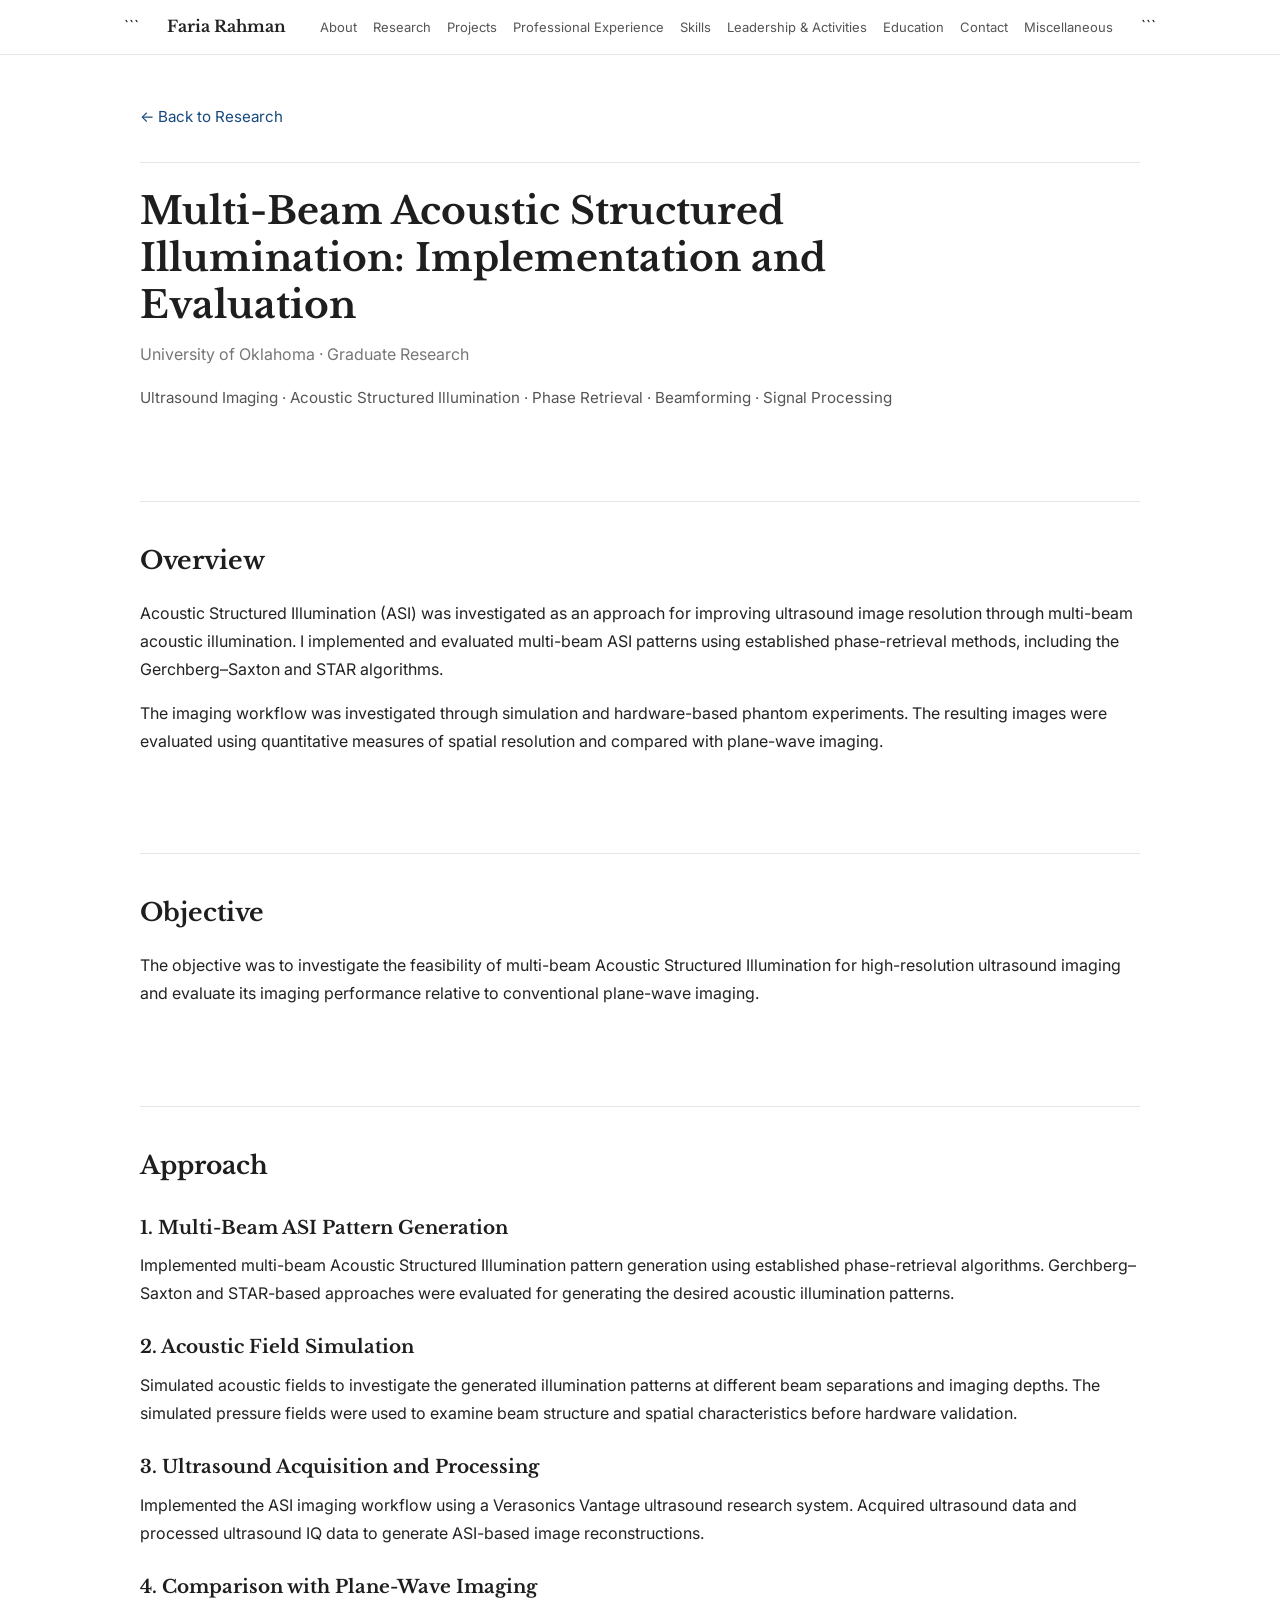
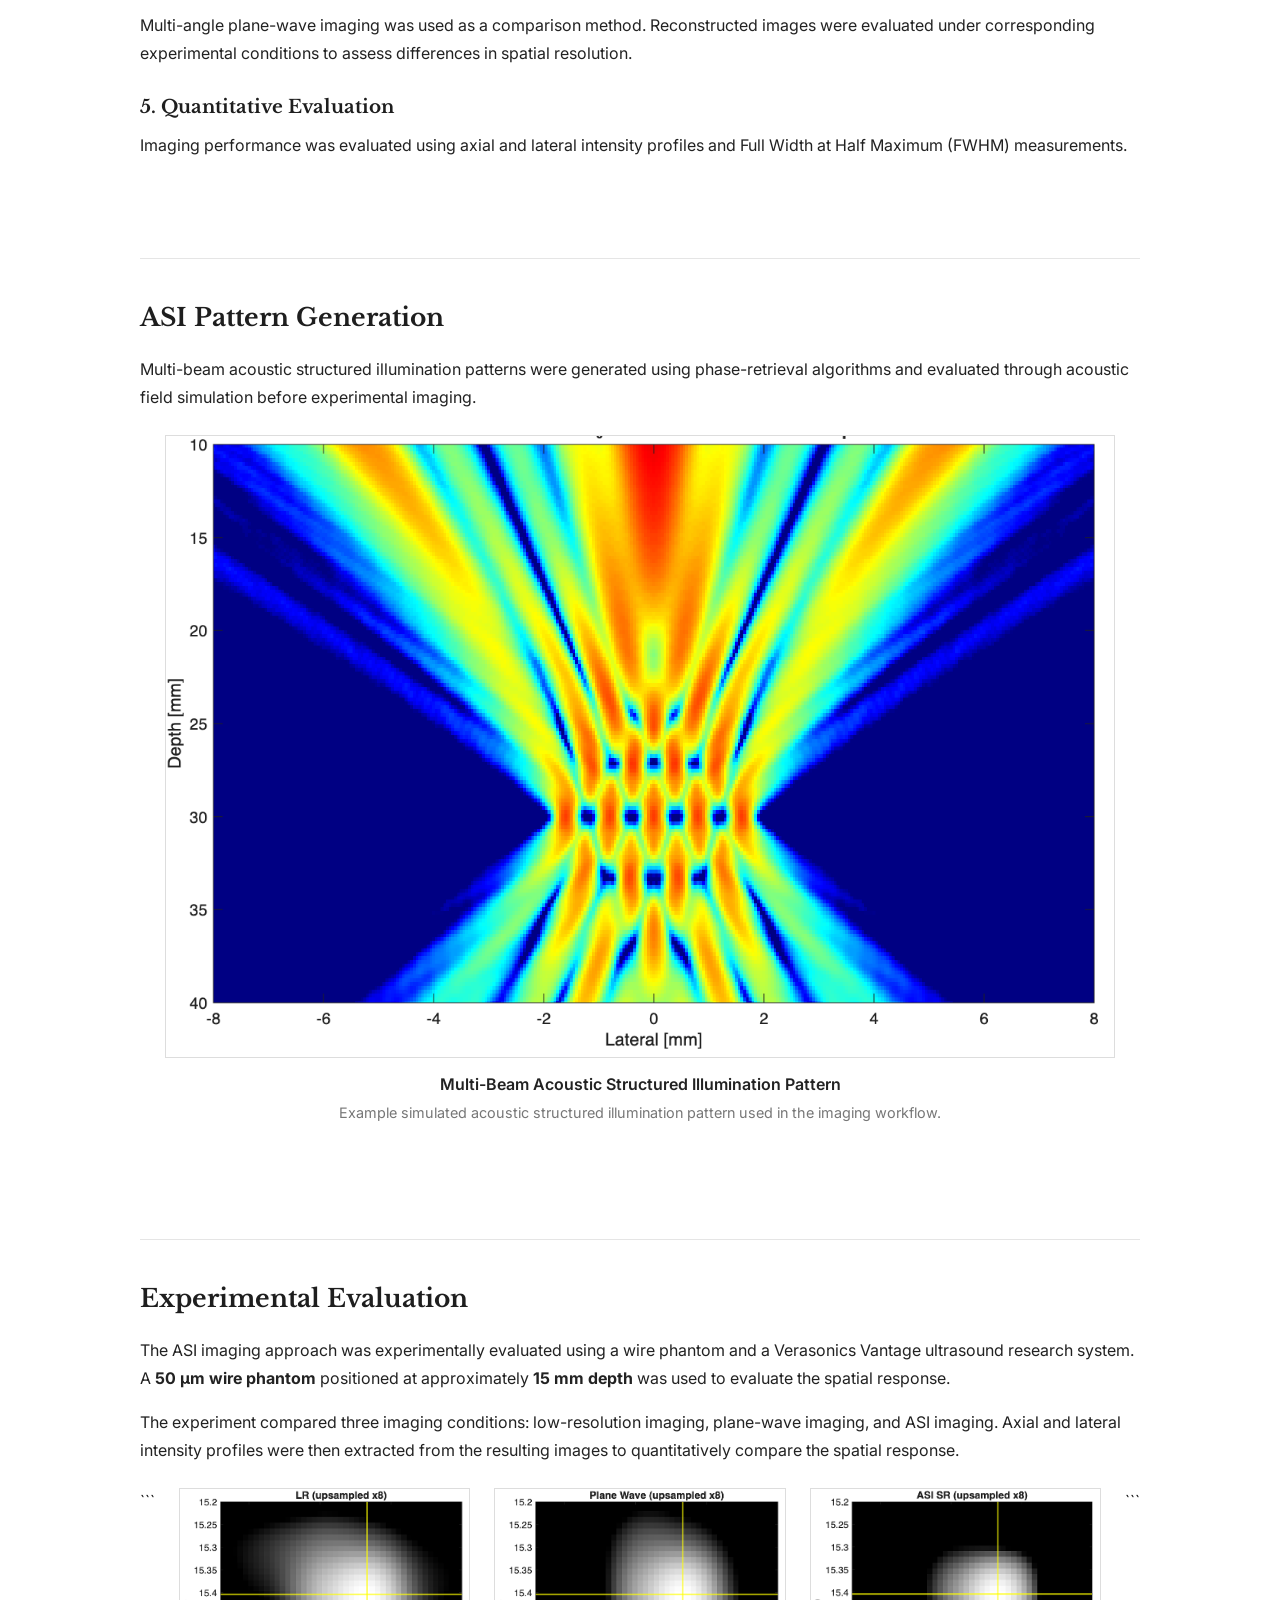
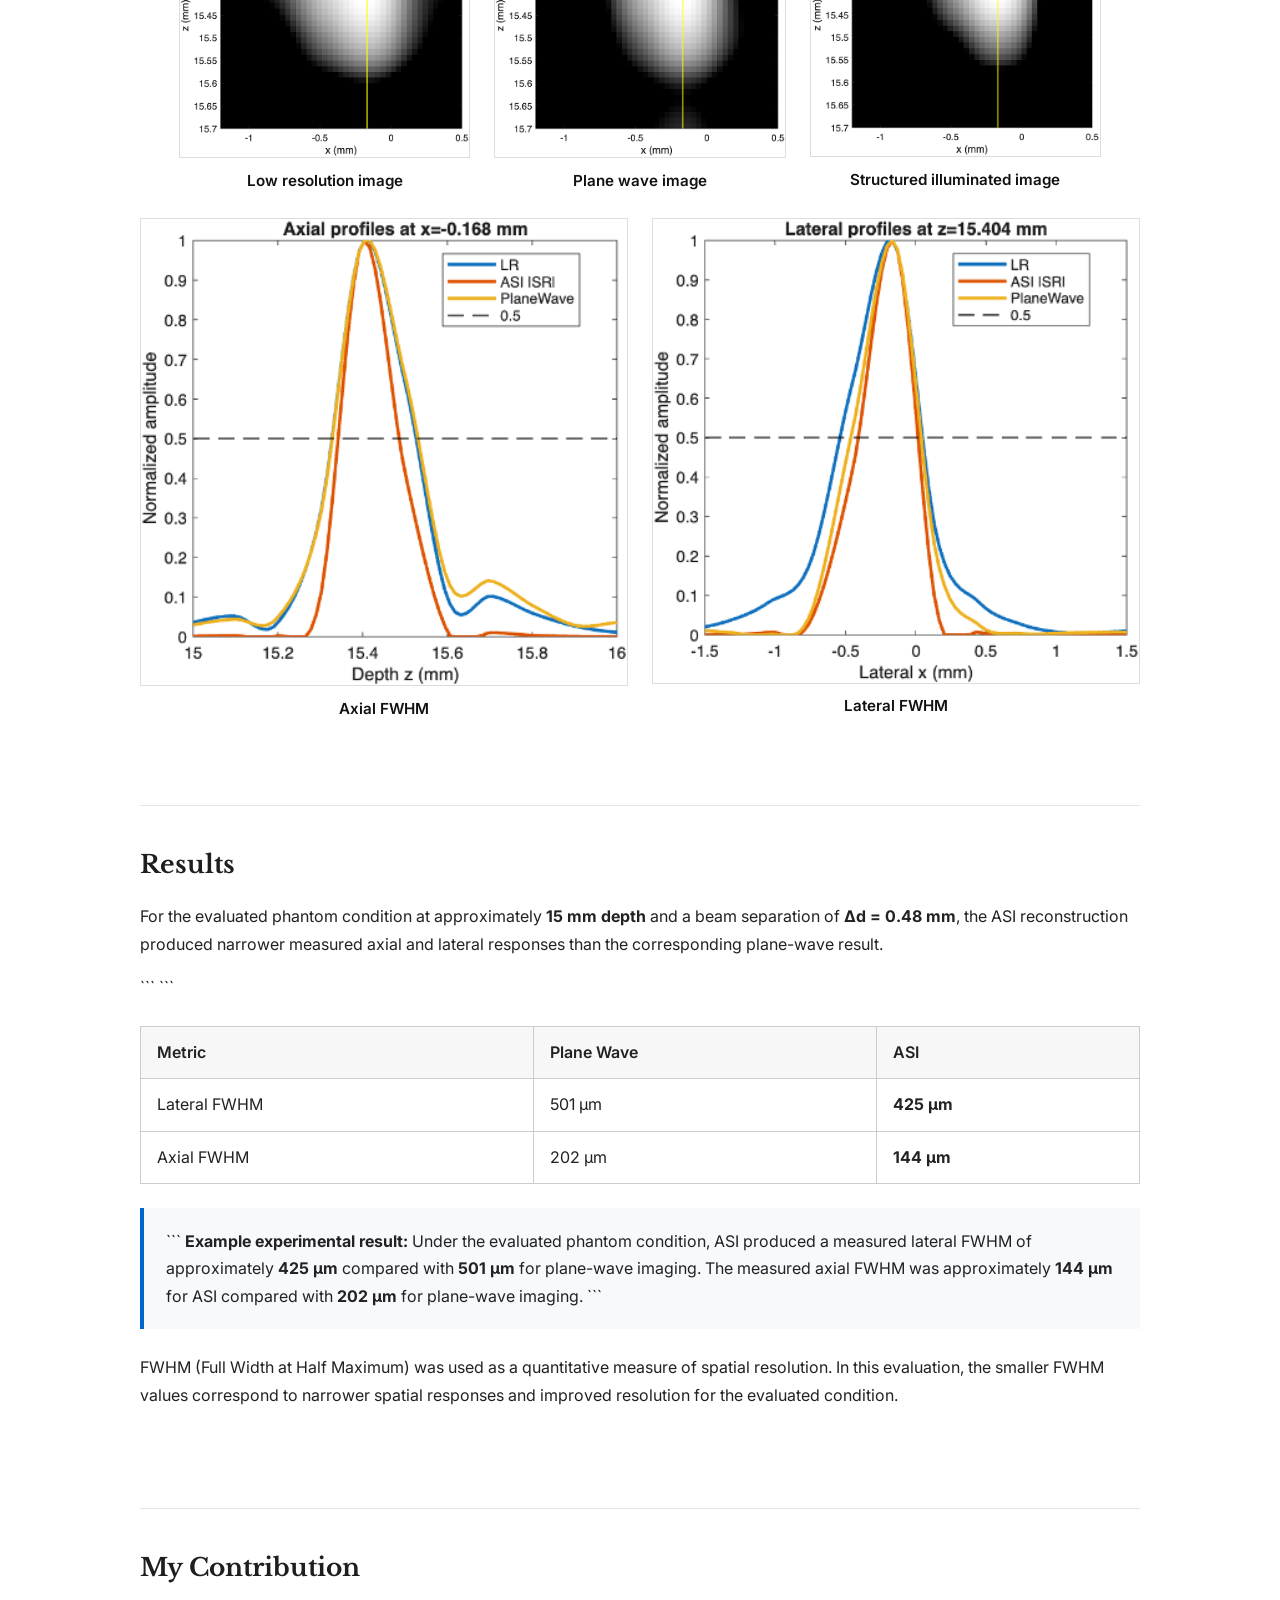
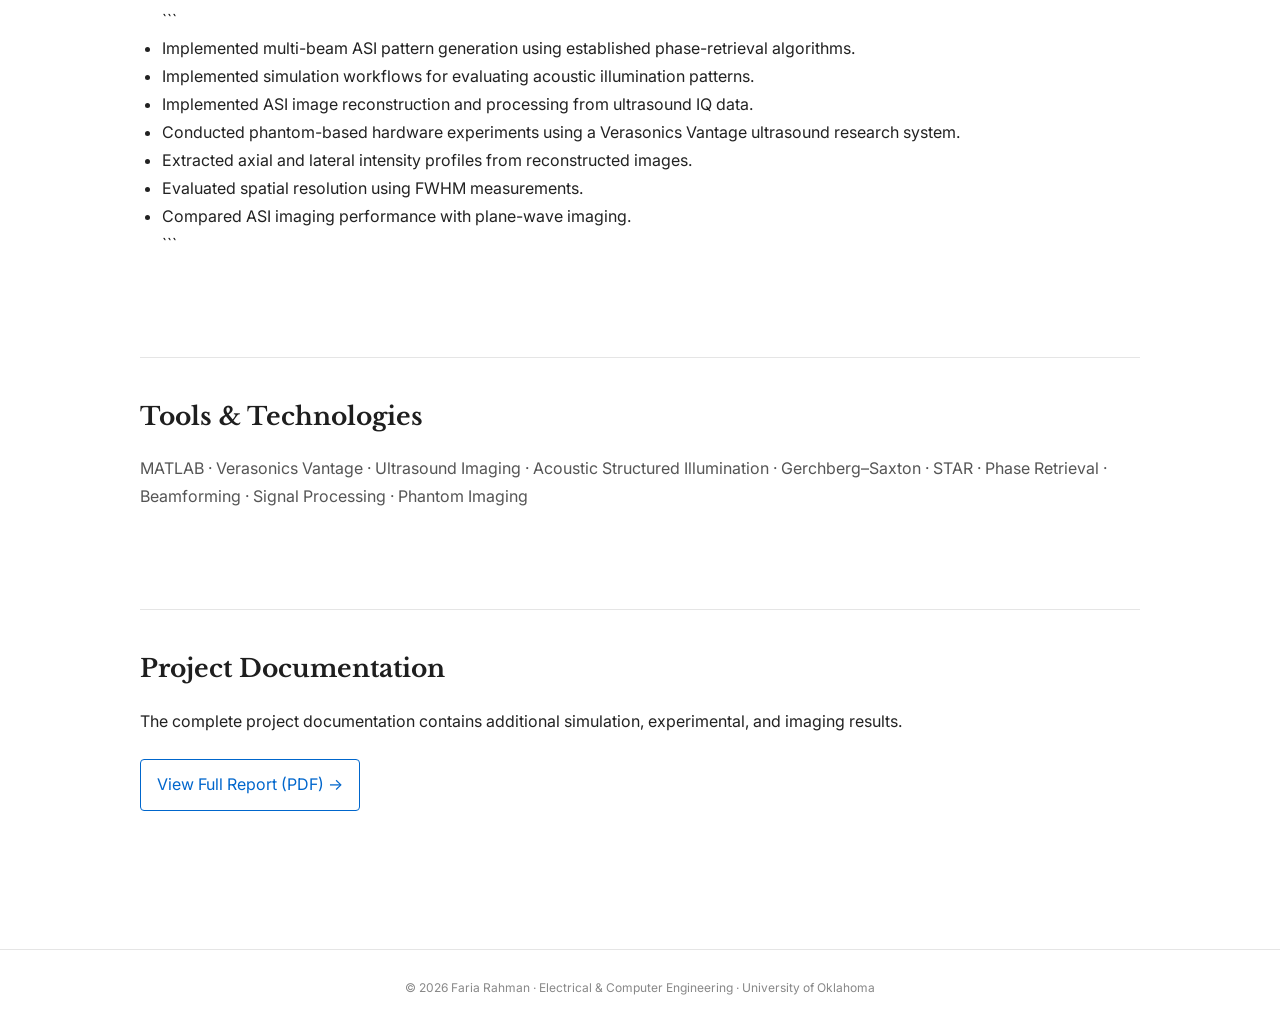
==== commit 20ae575f: "add lateral and axial resolution images side by side Updated the structure and comments in the CSS a" ====
--- a/research/asi-patterns.html
+++ b/research/asi-patterns.html
@@ -20,9 +20,9 @@
 
 <style>
 
-/* =========================================================
+/* 
    PROJECT PAGE
-   ========================================================= */
+    */
 
 .project-page {
   max-width: 1000px;
@@ -85,9 +85,9 @@
 }
 
 
-/* =========================================================
+/* 
    INDIVIDUAL PROJECT IMAGES
-   ========================================================= */
+    */
 
 .project-image {
   width: 100%;
@@ -109,9 +109,9 @@
 }
 
 
-/* =========================================================
+/* 
    FIGURE CAPTIONS
-   ========================================================= */
+    */
 
 .figure-title {
   text-align: center;
@@ -130,9 +130,9 @@
 }
 
 
-/* =========================================================
+/* 
    EVALUATION IMAGE LAYOUT
-   ========================================================= */
+    */
 
 .evaluation-item {
   margin-top: 2.5rem;
@@ -144,9 +144,9 @@
 }
 
 
-/* =========================================================
+/* 
    THREE-IMAGE COMPARISON
-   ========================================================= */
+    */
 
 .image-comparison-grid {
   display: flex;
@@ -177,10 +177,39 @@
   color: #111;
 }
 
-
-/* =========================================================
+/* Two-image resolution comparison */
+
+.resolution-comparison-grid {
+  display: flex;
+  gap: 1.5rem;
+  align-items: flex-start;
+  justify-content: space-between;
+  margin-top: 1.5rem;
+}
+
+.resolution-comparison-item {
+  flex: 1;
+  min-width: 0;
+  text-align: center;
+}
+
+.resolution-comparison-item img {
+  width: 100%;
+  height: auto;
+  display: block;
+  border: 1px solid #ddd;
+}
+
+.resolution-comparison-item .figure-title {
+  font-weight: 600;
+  font-size: 0.95rem;
+  margin-top: 0.6rem;
+  margin-bottom: 0;
+  color: #111;
+}
+/* 
    RESULTS TABLE
-   ========================================================= */
+    */
 
 .result-table {
   width: 100%;
@@ -201,9 +230,9 @@
 }
 
 
-/* =========================================================
+/* 
    HIGHLIGHTED RESULT
-   ========================================================= */
+    */
 
 .result-highlight {
   margin: 1.5rem 0;
@@ -213,9 +242,9 @@
 }
 
 
-/* =========================================================
+/* 
    TOOLS
-   ========================================================= */
+    */
 
 .tools {
   color: #555;
@@ -223,9 +252,9 @@
 }
 
 
-/* =========================================================
+/* 
    REPORT BUTTON
-   ========================================================= */
+    */
 
 .report-button {
   display: inline-block;
@@ -243,9 +272,9 @@
 }
 
 
-/* =========================================================
+/* 
    MOBILE
-   ========================================================= */
+    */
 
 @media (max-width: 700px) {
 
@@ -270,7 +299,16 @@
   .image-comparison-item {
     width: 100%;
   }
-
+   .resolution-comparison-grid {
+  flex-direction: column;
+}
+   .resolution-comparison-item {
+  width: 100%;
+}
+   
+   
+   
+ 
 }
 
 </style>
@@ -536,57 +574,44 @@
 
   </div>
 
-  <!-- ===================================================
-       AXIAL PROFILE
-       =================================================== -->
-
-  <div class="evaluation-item">
-
-```
-<h3>
-  Axial Resolution — FWHM
-</h3>
-
-<img
-  src="../Axial_resolution.png"
-  alt="Axial resolution profile comparing ultrasound imaging methods"
-  class="evaluation-image">
-
-<div class="figure-caption">
-  Axial intensity profiles through the wire target. FWHM is used as a
-  quantitative measure of the axial spatial response. A smaller FWHM
-  indicates a narrower response and therefore better axial resolution
-  under the evaluated condition.
+<!-- ===================================================
+     AXIAL AND LATERAL FWHM COMPARISON
+     =================================================== -->
+
+<div class="resolution-comparison-grid">
+
+
+  <!-- AXIAL FWHM -->
+
+  <div class="resolution-comparison-item">
+
+    <img
+      src="../Axial_resolution.png"
+      alt="Axial FWHM resolution profile comparing ultrasound imaging methods">
+
+    <div class="figure-title">
+      Axial FWHM
+    </div>
+
+  </div>
+
+
+  <!-- LATERAL FWHM -->
+
+  <div class="resolution-comparison-item">
+
+    <img
+      src="../Lateral_resolution.png"
+      alt="Lateral FWHM resolution profile comparing ultrasound imaging methods">
+
+    <div class="figure-title">
+      Lateral FWHM
+    </div>
+
+  </div>
+
+
 </div>
-```
-
-  </div>
-
-  <!-- ===================================================
-       LATERAL PROFILE
-       =================================================== -->
-
-  <div class="evaluation-item">
-
-```
-<h3>
-  Lateral Resolution — FWHM
-</h3>
-
-<img
-  src="../Lateral_resolution.png"
-  alt="Lateral resolution profile comparing ultrasound imaging methods"
-  class="evaluation-image">
-
-<div class="figure-caption">
-  Lateral intensity profiles through the wire target. FWHM is used as a
-  quantitative measure of the lateral spatial response. A smaller FWHM
-  indicates a narrower response and therefore better lateral resolution
-  under the evaluated condition.
-</div>
-```
-
-  </div>
 
 </section>
 
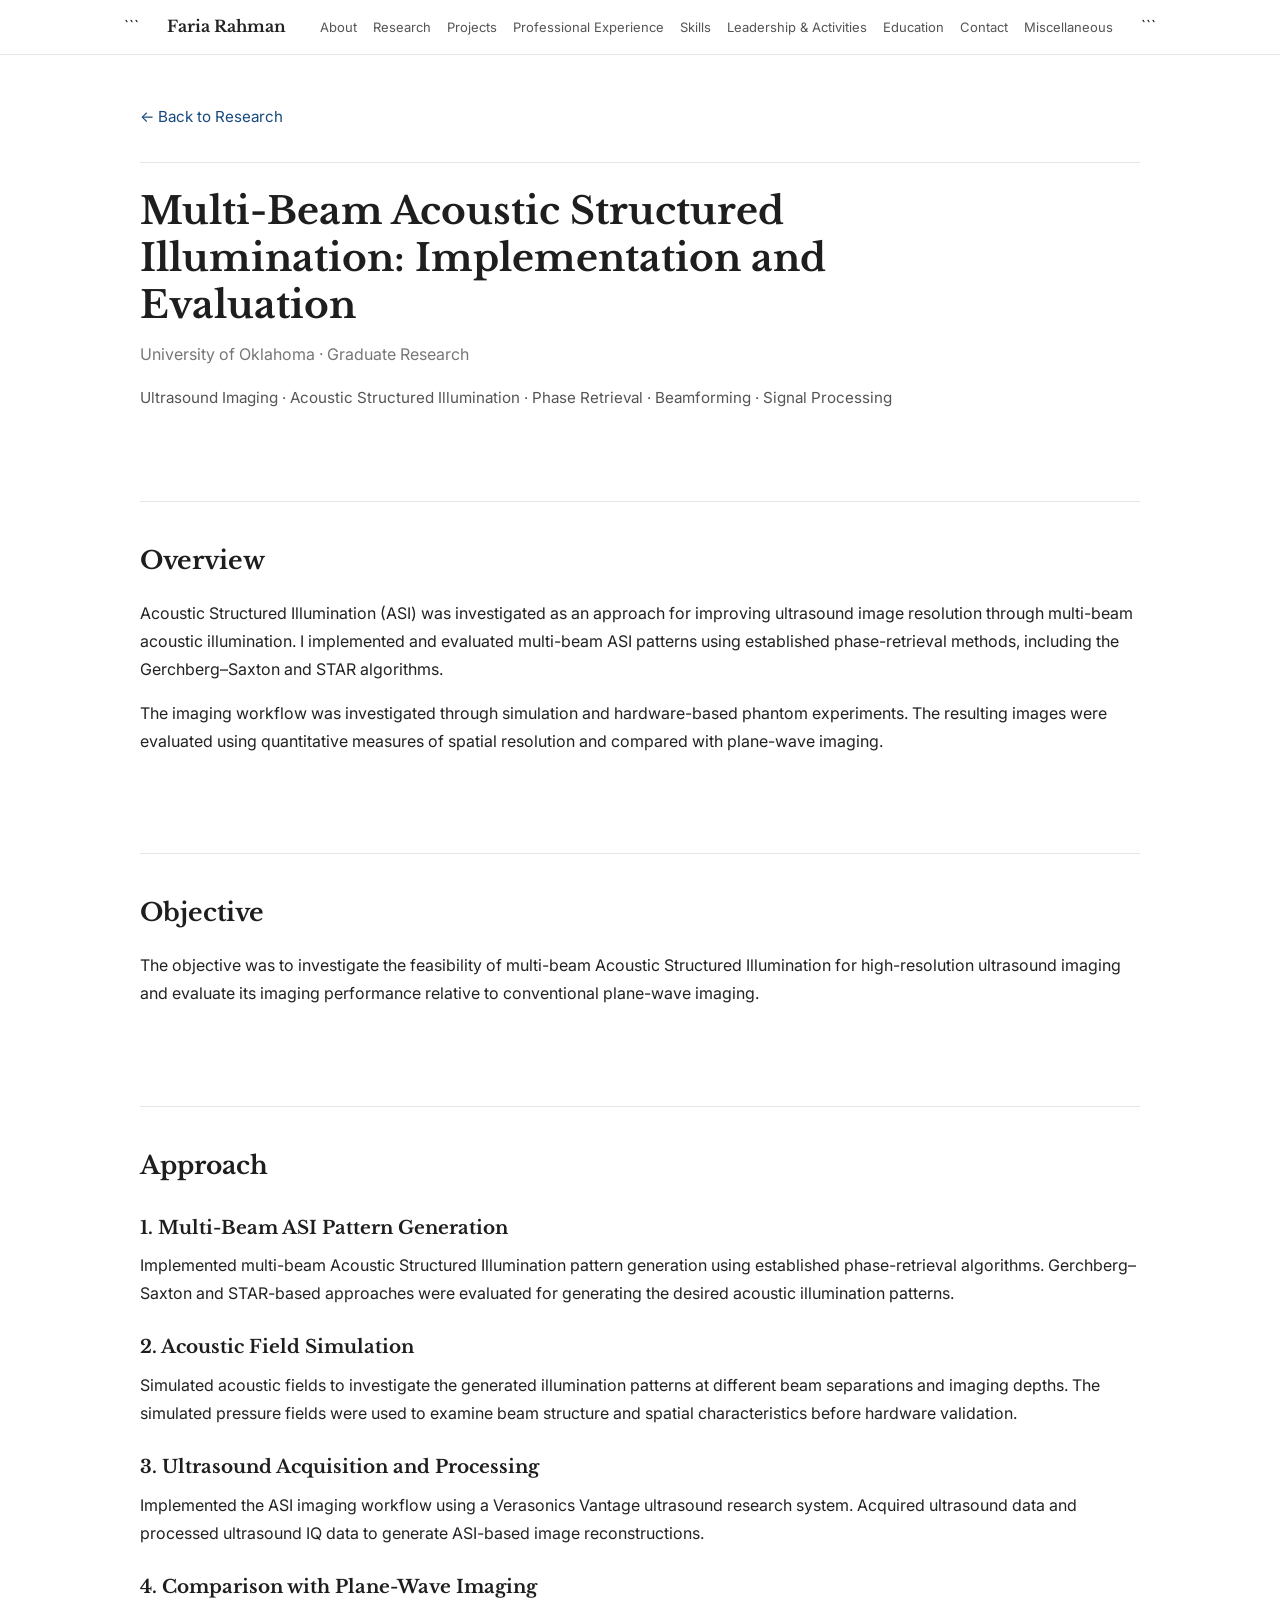
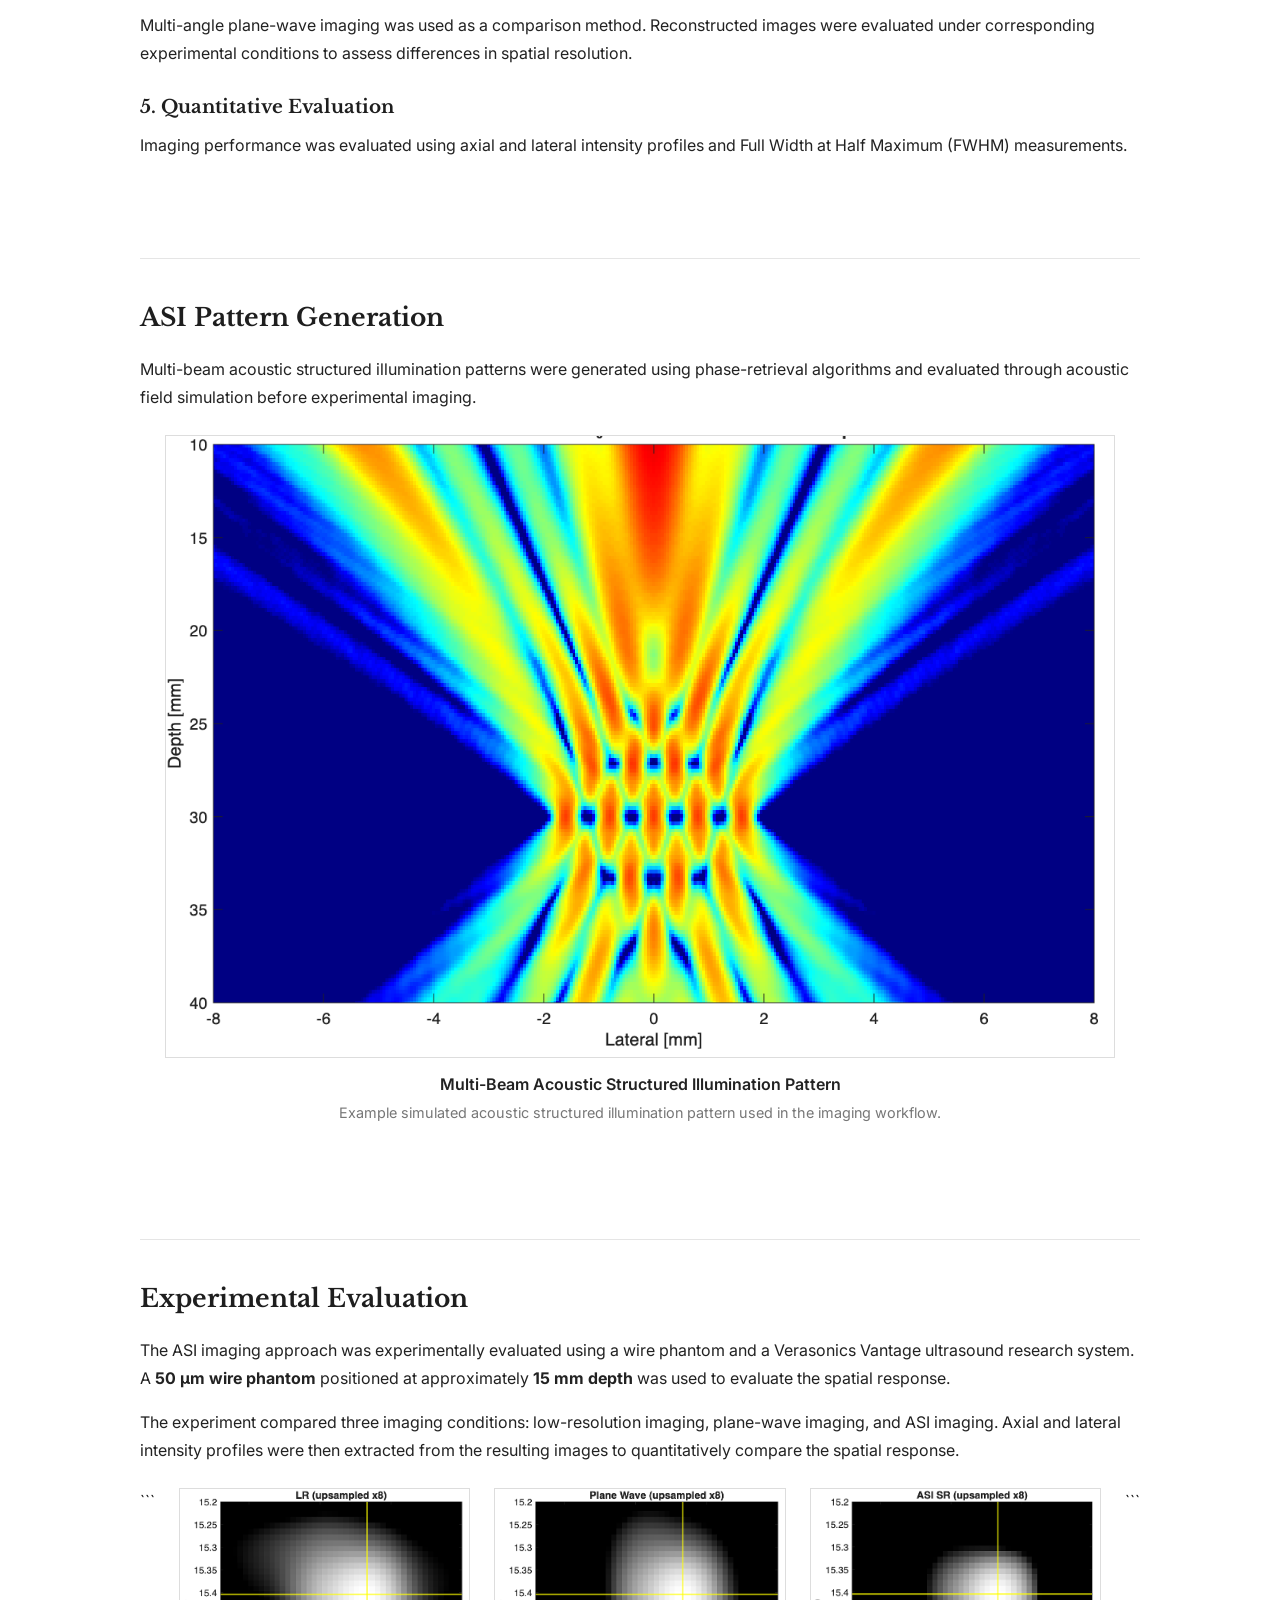
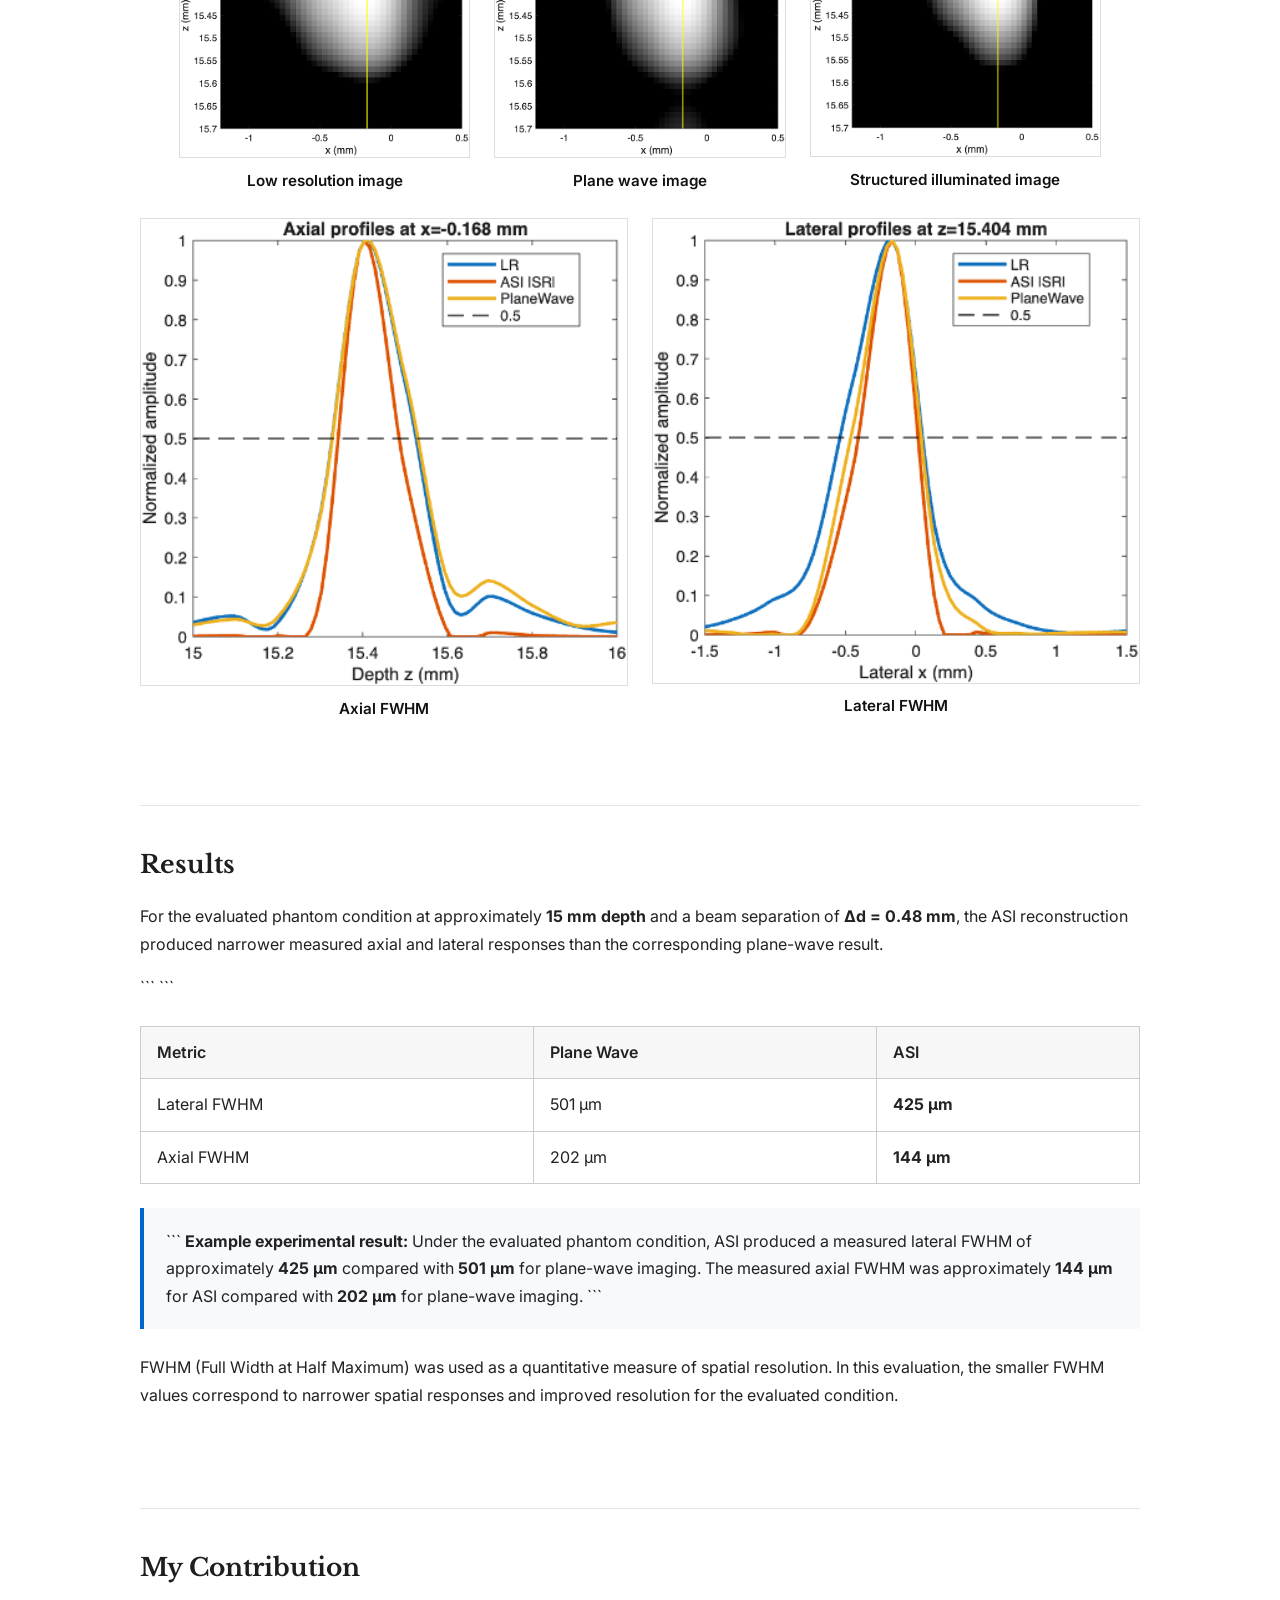
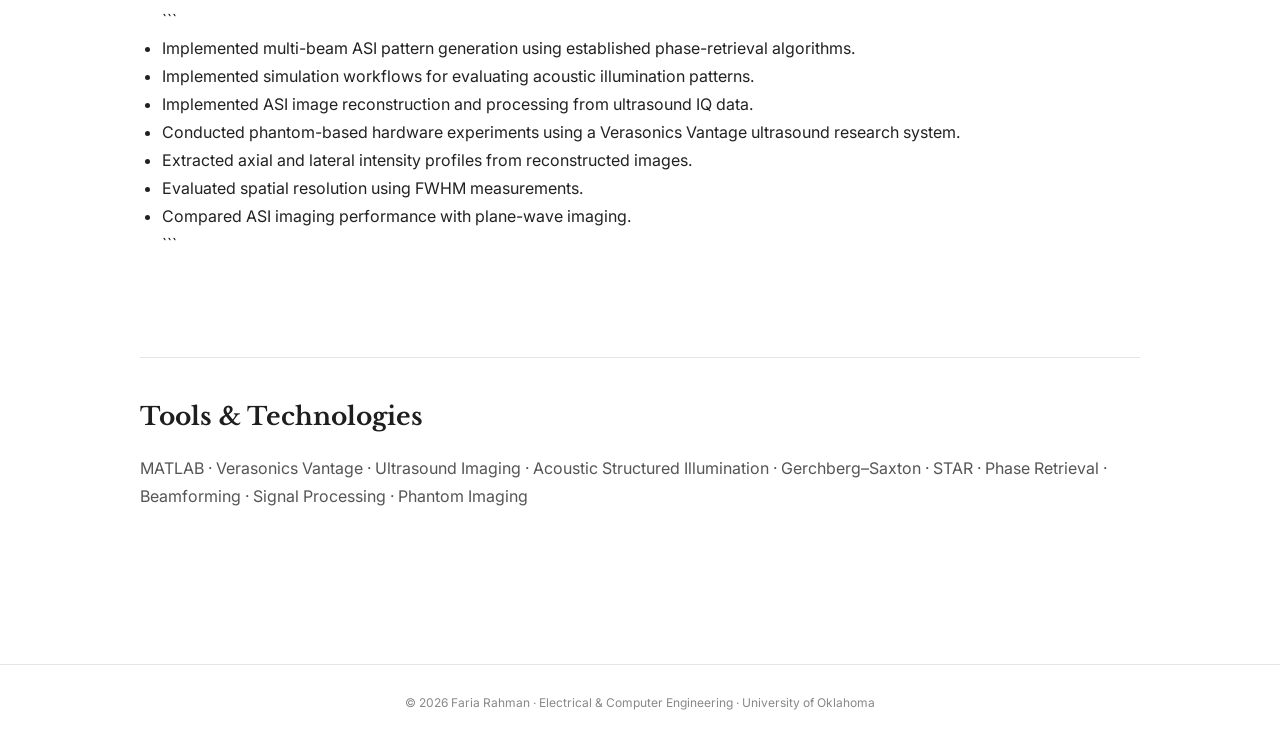
==== commit 295d43d4: "Remove project documentation section Removed project documentation section from the HTML file." ====
--- a/research/asi-patterns.html
+++ b/research/asi-patterns.html
@@ -750,24 +750,6 @@
 
 </section>
 
-<!-- =====================================================
-     PROJECT DOCUMENTATION
-     ===================================================== -->
-
-<section class="project-section">
-
-  <h2>Project Documentation</h2>
-
-  <p>
-    The complete project documentation contains additional simulation,
-    experimental, and imaging results.
-  </p>
-
-  <a class="report-button" href="report.pdf">
-    View Full Report (PDF) →
-  </a>
-
-</section>
 
 </main>
 
